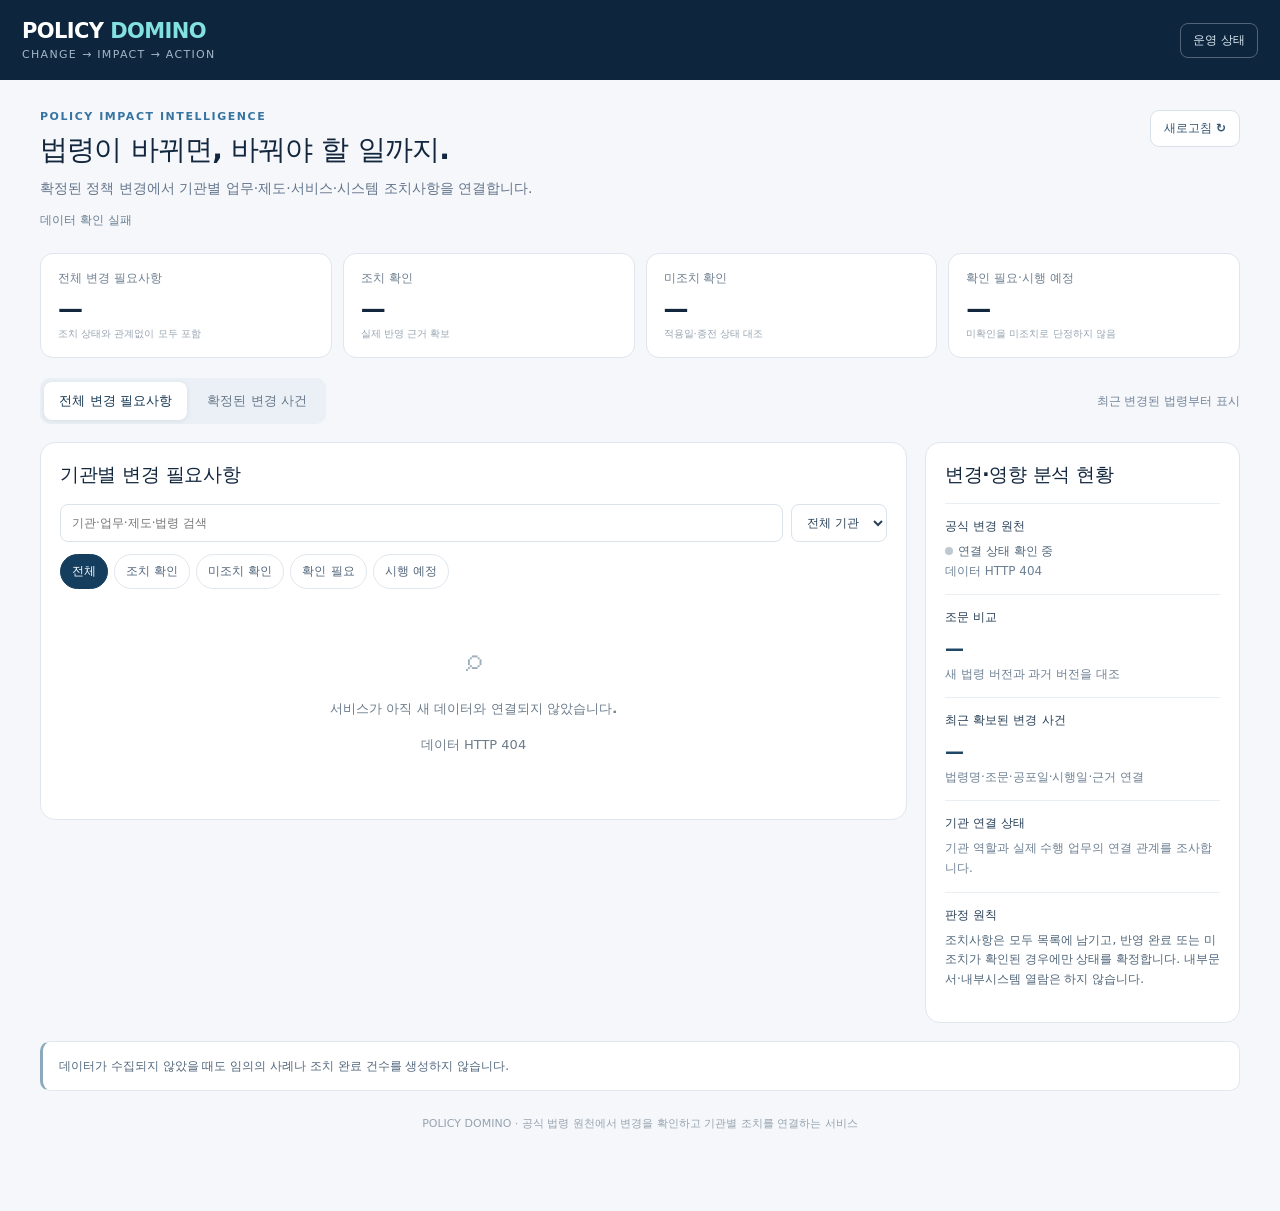
==== next/index.html @ ddf36519 "next: new all-actions-first UI with separated completed/pending/unknown statuses" ====
<!doctype html>
<html lang="ko"><head><meta charset="utf-8"><meta name="viewport" content="width=device-width,initial-scale=1">
<meta name="theme-color" content="#0b1f33"><title>POLICY DOMINO — 변화의 다음 조치까지</title>
<style>
:root{font-family:"Pretendard","Apple SD Gothic Neo",system-ui,-apple-system,sans-serif;background:#f5f7fa;color:#12263d;font-synthesis:none}
*{box-sizing:border-box}body{margin:0}button,input,select{font:inherit}button{cursor:pointer}
header{background:#0d263d;color:#fff;padding:19px max(22px,calc((100vw - 1240px)/2));display:flex;justify-content:space-between;align-items:center;gap:18px}
.brand{font-size:21px;font-weight:830;letter-spacing:-.6px}.brand em{font-style:normal;color:#83e1df}.tag{font-size:11px;color:#a4b7c7;letter-spacing:.12em;margin-top:5px}
.headlink{color:#d9e7f1;font-size:12px;text-decoration:none;border:1px solid #526477;padding:8px 12px;border-radius:8px}
main{max-width:1240px;margin:auto;padding:30px 20px 80px}.overline{font-size:11px;font-weight:800;color:#3774a1;letter-spacing:.14em}
h1{font-size:28px;margin:8px 0 8px;letter-spacing:-.8px}h2{font-size:19px;margin:0;letter-spacing:-.35px}h3{font-size:15px;margin:0}.desc{font-size:14px;color:#63758b;line-height:1.65;margin:5px 0 0}
.topline{display:flex;justify-content:space-between;align-items:flex-start;gap:14px;flex-wrap:wrap}.right{display:flex;align-items:center;gap:10px;flex-wrap:wrap}
.ghost{border:1px solid #d8e1ea;color:#335471;background:white;border-radius:9px;padding:9px 13px;font-weight:650;font-size:12px}.ghost:hover{background:#f1f5f9}
.sourceline{font-size:12px;color:#697f95;margin-top:12px}
.summary{margin-top:24px;display:grid;grid-template-columns:repeat(4,minmax(0,1fr));gap:11px}
.metric{border:1px solid #e0e6ed;background:#fff;padding:16px 17px;border-radius:13px}.metric span{font-size:12px;color:#6d7e8f;display:block}.metric strong{display:block;font-size:25px;margin-top:7px;letter-spacing:-.4px}.metric small{display:block;color:#98a4b1;font-size:10px;margin-top:4px}
.bar{margin:20px 0 18px;display:flex;align-items:center;justify-content:space-between;gap:10px;flex-wrap:wrap}
.sectionTabs{display:flex;gap:5px;background:#eaf0f5;border-radius:10px;padding:4px}
.sectionTab{border:0;background:transparent;border-radius:8px;padding:10px 15px;font-weight:750;font-size:13px;color:#68788a}.sectionTab.active{background:white;color:#163752;box-shadow:0 1px 5px #23395018}
.workspace{display:grid;grid-template-columns:minmax(0,1fr) 315px;gap:18px}
.panel{background:white;border:1px solid #e0e6ee;border-radius:15px;padding:19px;min-width:0;align-self:start}
.panelhead{display:flex;align-items:center;justify-content:space-between;gap:9px;flex-wrap:wrap}
.small{font-size:12px;color:#72859b}.filterrow{display:flex;gap:8px;margin:16px 0 12px;flex-wrap:wrap}.filterrow select,.filterrow input{background:#fff;border:1px solid #dae2eb;border-radius:8px;padding:10px 11px;font-size:12px;color:#2a4158}
.filterrow input{min-width:150px;flex:1}.filterrow select{max-width:220px}
.toggle{display:flex;flex-wrap:wrap;gap:6px;margin:4px 0 12px}.pillbtn{border:1px solid #e1e7ee;background:#fff;color:#51657b;padding:8px 11px;border-radius:100px;font-size:12px;font-weight:700}.pillbtn.active{background:#153d5d;border-color:#153d5d;color:#fff}
.item{border-top:1px solid #e9edf2;padding:18px 2px}.itemTop{display:flex;justify-content:space-between;gap:10px;align-items:flex-start}.itemTop>div{min-width:0}.itemTitle{font-size:15px;line-height:1.5;font-weight:780;margin:6px 0}.detail{font-size:13px;color:#43586e;line-height:1.7;margin:8px 0 4px}
.meta{font-size:11px;color:#748598}.label{font-size:11px;display:inline-block;border-radius:7px;background:#f0f4f8;color:#4b627c;padding:4px 7px;font-weight:700}
.status{display:inline-flex;align-items:center;gap:5px;border-radius:7px;padding:5px 7px;font-size:11px;font-weight:750;white-space:nowrap;background:#eef2f6;color:#597086}
.status.done{background:#e5f6ee;color:#158154}.status.pending{background:#fff0e6;color:#ad4c17}.status.upcoming{background:#e8f2ff;color:#2b65aa}
.status:before{content:"";height:6px;width:6px;border-radius:100%;background:currentColor}
.rowend{display:flex;justify-content:space-between;align-items:center;gap:8px;margin-top:10px;flex-wrap:wrap}
.detailButton{font-size:12px;color:#1d6a9c;background:transparent;border:0;padding:4px 0;font-weight:800}
.detailpanel{background:#f6f9fc;border:1px solid #e2eaf0;border-radius:10px;padding:14px;margin-top:12px;display:none}
.detailpanel.open{display:block}.detailpanel dl{display:grid;grid-template-columns:93px 1fr;gap:9px;margin:0;font-size:12px;line-height:1.6}.detailpanel dt{color:#798b9c}.detailpanel dd{margin:0;word-break:break-all}
.diff{display:grid;grid-template-columns:1fr 1fr;gap:7px;margin:12px 0}.diff>div{background:#fff;border:1px solid #e0e8f0;border-radius:8px;padding:12px;min-width:0;overflow-wrap:anywhere}.diff small{font-weight:800;font-size:11px;color:#72869c}.diff p{font-size:12px;line-height:1.6;max-height:160px;overflow:auto;white-space:pre-wrap;margin:8px 0 0}.mark-old{border-left:3px solid #d89184!important}.mark-new{border-left:3px solid #4cae95!important}
.muted{font-size:12px;color:#6d8093;line-height:1.65}
a{color:#1871ac;text-decoration:none}a:hover{text-decoration:underline}
.event{border-top:1px solid #e9edf2;padding:14px 0}.event strong{font-size:13px;line-height:1.5;display:block;margin:6px 0}.event small{font-size:11px;color:#71839a}
.dot{height:8px;width:8px;border-radius:100%;background:#bdc8d1;display:inline-block;margin-right:5px}.dot.ok{background:#22aa81}.dot.err{background:#c97558}
.notice{margin-top:18px;padding:14px 16px;background:#fff;border:1px solid #e2e8ed;border-left:3px solid #8caabc;border-radius:10px;font-size:12px;color:#52677d;line-height:1.7}
.empty{text-align:center;padding:30px 12px;color:#6c7c8b;line-height:1.8;font-size:13px}.empty .large{font-size:31px;margin-bottom:10px;color:#9dafbd}
aside .stack{margin-top:15px}.line{border-top:1px solid #e9eef2;padding:13px 0;font-size:12px;line-height:1.65;color:#50667a}
.line b{display:block;color:#263e55;margin-bottom:5px}.sidebarNum{font-size:19px;font-weight:800;color:#1f4767;margin-top:2px}
footer{margin-top:25px;color:#96a3b0;font-size:11px;text-align:center}
@media(max-width:850px){main{padding:20px 13px 50px}.workspace{grid-template-columns:1fr}.summary{grid-template-columns:repeat(2,minmax(0,1fr))}h1{font-size:24px}.panel{padding:14px}.sectionTabs{width:100%;justify-content:space-around}.sectionTab{padding:9px 6px;font-size:12px}.metric{padding:14px}.metric strong{font-size:23px}}
</style></head>
<body><header><div><div class="brand">POLICY <em>DOMINO</em></div><div class="tag">CHANGE → IMPACT → ACTION</div></div><a class="headlink" href="https://github.com/dodam-heo/policy-domino/actions" target="_blank" rel="noopener">운영 상태</a></header>
<main>
<div class="topline"><div><div class="overline">POLICY IMPACT INTELLIGENCE</div><h1>법령이 바뀌면, 바꿔야 할 일까지.</h1><p class="desc">확정된 정책 변경에서 기관별 업무·제도·서비스·시스템 조치사항을 연결합니다.</p><div class="sourceline" id="last">데이터를 확인하고 있습니다.</div></div><div class="right"><button class="ghost" id="reload">새로고침 ↻</button></div></div>
<section class="summary">
<div class="metric"><span>전체 변경 필요사항</span><strong id="nAll">—</strong><small>조치 상태와 관계없이 모두 포함</small></div>
<div class="metric"><span>조치 확인</span><strong id="nDone">—</strong><small>실제 반영 근거 확보</small></div>
<div class="metric"><span>미조치 확인</span><strong id="nPending">—</strong><small>적용일·종전 상태 대조</small></div>
<div class="metric"><span>확인 필요·시행 예정</span><strong id="nUnknown">—</strong><small>미확인을 미조치로 단정하지 않음</small></div>
</section>
<div class="bar"><div class="sectionTabs"><button class="sectionTab active" data-section="actions">전체 변경 필요사항</button><button class="sectionTab" data-section="events">확정된 변경 사건</button></div><div class="small" id="ordering">최근 변경된 법령부터 표시</div></div>
<div class="workspace">
<section class="panel">
<div class="panelhead"><h2 id="sectionTitle">기관별 변경 필요사항</h2><span class="small" id="showCount"></span></div>
<div class="filterrow"><input id="query" placeholder="기관·업무·제도·법령 검색" aria-label="목록에서 검색"><select id="agency" aria-label="기관 선택"><option value="">전체 기관</option></select></div>
<div class="toggle" id="actionFilters"><button class="pillbtn active" data-filter="all">전체</button><button class="pillbtn" data-filter="조치 확인">조치 확인</button><button class="pillbtn" data-filter="미조치 확인">미조치 확인</button><button class="pillbtn" data-filter="반영 확인 필요">확인 필요</button><button class="pillbtn" data-filter="시행 예정">시행 예정</button></div>
<div id="items"><div class="empty">데이터 확인 중입니다.</div></div>
</section>
<aside class="panel">
<h2>변경·영향 분석 현황</h2>
<div class="stack">
<div class="line"><b>공식 변경 원천</b><span id="sourceState"><span class="dot"></span>연결 상태 확인 중</span><div class="muted" id="sourceError"></div></div>
<div class="line"><b>조문 비교</b><div id="compared" class="sidebarNum">—</div><div class="muted">새 법령 버전과 과거 버전을 대조</div></div>
<div class="line"><b>최근 확보된 변경 사건</b><div id="eventsCount" class="sidebarNum">—</div><div class="muted">법령명·조문·공포일·시행일·근거 연결</div></div>
<div class="line"><b>기관 연결 상태</b><div id="agencyScope" class="muted">기관 역할과 실제 수행 업무의 연결 관계를 조사합니다.</div></div>
<div class="line"><b>판정 원칙</b>조치사항은 모두 목록에 남기고, 반영 완료 또는 미조치가 확인된 경우에만 상태를 확정합니다. 내부문서·내부시스템 열람은 하지 않습니다.</div>
</div>
</aside>
</div>
<div class="notice" id="note">데이터가 수집되지 않았을 때도 임의의 사례나 조치 완료 건수를 생성하지 않습니다.</div>
<footer>POLICY DOMINO · 공식 법령 원천에서 변경을 확인하고 기관별 조치를 연결하는 서비스</footer>
</main>
<script>
const $=id=>document.getElementById(id);
const esc=s=>String(s==null?"":s).replace(/[&<>"']/g,c=>({"&":"&amp;","<":"&lt;",">":"&gt;",'"':"&quot;","'":"&#39;"}[c]));
const url=s=>{try{let u=new URL(s);return /^https?:$/.test(u.protocol)?esc(u.href):"#"}catch(e){return "#"}};
const nice=s=>{if(!s)return "미확인";let d=new Date(s);if(isNaN(d.getTime()))return esc(s);return d.toLocaleString("ko-KR",{timeZone:"Asia/Seoul",year:"numeric",month:"2-digit",day:"2-digit"})};
let data={schema:"",actions:[],events:[],health:{}},section="actions",filter="all";
function currentActions(){let list=(data.actions||[]).slice();list.sort((a,b)=>(b.change_date||"").localeCompare(a.change_date||""));const q=$("query").value.trim().toLowerCase(),agency=$("agency").value;return list.filter(a=>(filter==="all"||a.status===filter)&&(!agency||a.agency===agency)&&(!q||[a.law_title,a.agency,a.work,a.service,a.category,a.required_change,a.article].some(v=>String(v||"").toLowerCase().includes(q))))}
function statusHTML(s){let cl=s==="조치 확인"?"done":s==="미조치 확인"?"pending":s==="시행 예정"?"upcoming":"";return '<span class="status '+cl+'">'+esc(s||"반영 확인 필요")+'</span>'}
function actionCard(x){
const key=esc(x.id);
return '<article class="item"><div class="itemTop"><div><span class="meta">'+esc(x.agency||"기관 식별 중")+' · '+esc(x.agency_level||"")+'</span><div class="itemTitle">'+esc(x.required_change||"변경사항 검토")+'</div></div>'+statusHTML(x.status)+'</div>'+
'<div class="detail"><b>'+esc(x.work||"업무")+'</b> · '+esc(x.category||"")+'</div><div class="meta">근거 '+esc(x.law_title||"")+' · '+esc(x.article||"")+' · 시행 '+esc(x.effective_date||"별도 확인 필요")+'</div>'+
'<div class="rowend"><span class="label">'+esc(x.confidence||"업무 영향 검토")+'</span><button class="detailButton" data-detail="'+key+'">변경 전·후 및 근거 보기 ＋</button></div>'+
'<div class="detailpanel" id="detail-'+key+'"><dl><dt>담당 기관</dt><dd>'+esc(x.agency||"")+' · '+esc(x.agency_role||"")+'</dd><dt>관련 업무</dt><dd>'+esc(x.work||"")+'</dd><dt>관련 제도·서비스</dt><dd>'+esc(x.service||"별도 확인")+'</dd><dt>시행일</dt><dd>'+esc(x.effective_date||"확인 필요")+'</dd><dt>상태 판단</dt><dd>'+esc(x.status_evidence||"실제 반영 여부를 확인할 근거 미확보")+'</dd></dl>'+
'<div class="diff"><div class="mark-old"><small>변경 전 조문</small><p>'+esc(x.before||"이전 버전 확인 필요")+'</p></div><div class="mark-new"><small>변경 후 조문</small><p>'+esc(x.after||"변경 내용 확인 필요")+'</p></div></div>'+
'<div class="muted">'+esc(x.note||"")+'</div><p><a href="'+url(x.basis)+'" target="_blank" rel="noopener">국가법령정보센터 원문 확인 ↗</a></p></div></article>';
}
function eventCard(x){
return '<article class="event"><small>공포 '+esc(x.promulgated_at||"미확인")+' · 시행 '+esc(x.effective_date||"미확인")+' · '+esc(x.revision||"")+'</small><strong>'+esc(x.title||"")+'</strong>'+
'<div class="muted">'+esc(x.ministry||"소관부처 확인 필요")+' · '+esc(x.law_type||"")+' · '+esc(x.comparison_status||"조문 대조 중")+' · 변경 조문 '+(x.change_count||0)+'개</div>'+
'<a href="'+url(x.url)+'" target="_blank" rel="noopener">공식 법령 원문 ↗</a></article>'
}
function draw(){
const box=$("items");const q=$("query").value.trim().toLowerCase();const agency=$("agency").value;
if(section==="actions"){
 const list=currentActions();
 $("sectionTitle").textContent="기관별 변경 필요사항";
 $("showCount").textContent=list.length+"건 표시";
 $("actionFilters").hidden=false;
 box.innerHTML=list.length?list.map(actionCard).join(""):emptyMessage("기관별 변경 필요사항이 아직 확인되지 않았습니다.",(data.health||{}).source_status==="정상"?"현재 수집된 법령의 변경 전·후 조문과 수행기관 관계를 조사 중입니다. 조사 미완료는 조치 불필요가 아닙니다.":"공식 법령 데이터 연결에 문제가 있어 영향 분석을 확정할 수 없습니다.");
}else{
 $("sectionTitle").textContent="실제 확정된 법령 변경";
 $("actionFilters").hidden=true;
 let list=(data.events||[]).filter(x=>(!q||[x.title,x.ministry,x.law_type].some(v=>String(v||"").toLowerCase().includes(q)))&&(!agency||x.ministry===agency));
 $("showCount").textContent=list.length+"건 표시";
 box.innerHTML=list.length?list.map(eventCard).join(""):emptyMessage("공식 법령 변경 기록을 아직 확보하지 못했습니다.","게시물 등록을 법령 변경 사건으로 대체해 표시하지 않습니다.");
}
box.querySelectorAll("[data-detail]").forEach(b=>b.onclick=()=>{const panel=$("detail-"+b.dataset.detail);if(panel)panel.classList.toggle("open")});
}
function emptyMessage(title,body){return '<div class="empty"><div class="large">⌕</div><b>'+esc(title)+'</b><p>'+esc(body)+'</p></div>'}
async function load(){
try{
const result=await fetch("./data.json?ts="+Date.now(),{cache:"no-store"});if(!result.ok)throw Error("데이터 HTTP "+result.status);
const next=await result.json();if(next.schema!=="policy-domino-next-v1")throw Error("새 시스템 데이터가 아직 배포되지 않았습니다.");
data=next;let actions=data.actions||[],h=data.health||{};
$("nAll").textContent=actions.length;$("nDone").textContent=actions.filter(x=>x.status==="조치 확인").length;
$("nPending").textContent=actions.filter(x=>x.status==="미조치 확인").length;
$("nUnknown").textContent=actions.filter(x=>["반영 확인 필요","시행 예정"].includes(x.status)).length;
$("last").textContent="마지막 자동 분석: "+nice(data.generated_at);
const okay=h.source_status==="정상";
$("sourceState").innerHTML='<span class="dot '+(okay?"ok":"err")+'"></span>'+esc(okay?"공식 변경 원천 연결":"공식 변경 원천 확인 필요");
$("sourceError").textContent=h.error||"";
$("compared").textContent=h.compared??0;$("eventsCount").textContent=(data.events||[]).length;
$("agencyScope").textContent="기관별 조치 항목 "+actions.length+"건 · 실제 개별기관으로 연결된 범위는 근거별로 확인";
$("note").textContent=data.disclaimer||"조치 상태는 공개 근거로 검증된 경우에만 확정합니다.";
const list=[...new Set([...actions.map(x=>x.agency),(data.events||[]).map(x=>x.ministry)].filter(Boolean))].sort((a,b)=>a.localeCompare(b,"ko"));const old=$("agency").value;
$("agency").innerHTML='<option value="">전체 기관</option>'+list.map(s=>'<option value="'+esc(s)+'">'+esc(s)+'</option>').join("");if(list.includes(old))$("agency").value=old;
draw();
}catch(e){$("last").textContent="데이터 확인 실패";$("items").innerHTML=emptyMessage("서비스가 아직 새 데이터와 연결되지 않았습니다.",e.message);$("sourceError").textContent=e.message;["nAll","nDone","nPending","nUnknown"].forEach(k=>$(k).textContent="—");}
}
document.querySelectorAll("[data-section]").forEach(b=>b.onclick=()=>{document.querySelectorAll("[data-section]").forEach(x=>x.classList.remove("active"));b.classList.add("active");section=b.dataset.section;$("agency").value="";draw()});
document.querySelectorAll("[data-filter]").forEach(b=>b.onclick=()=>{document.querySelectorAll("[data-filter]").forEach(x=>x.classList.remove("active"));b.classList.add("active");filter=b.dataset.filter;draw()});
$("query").oninput=draw;$("agency").onchange=draw;$("reload").onclick=load;load();
</script></body></html>
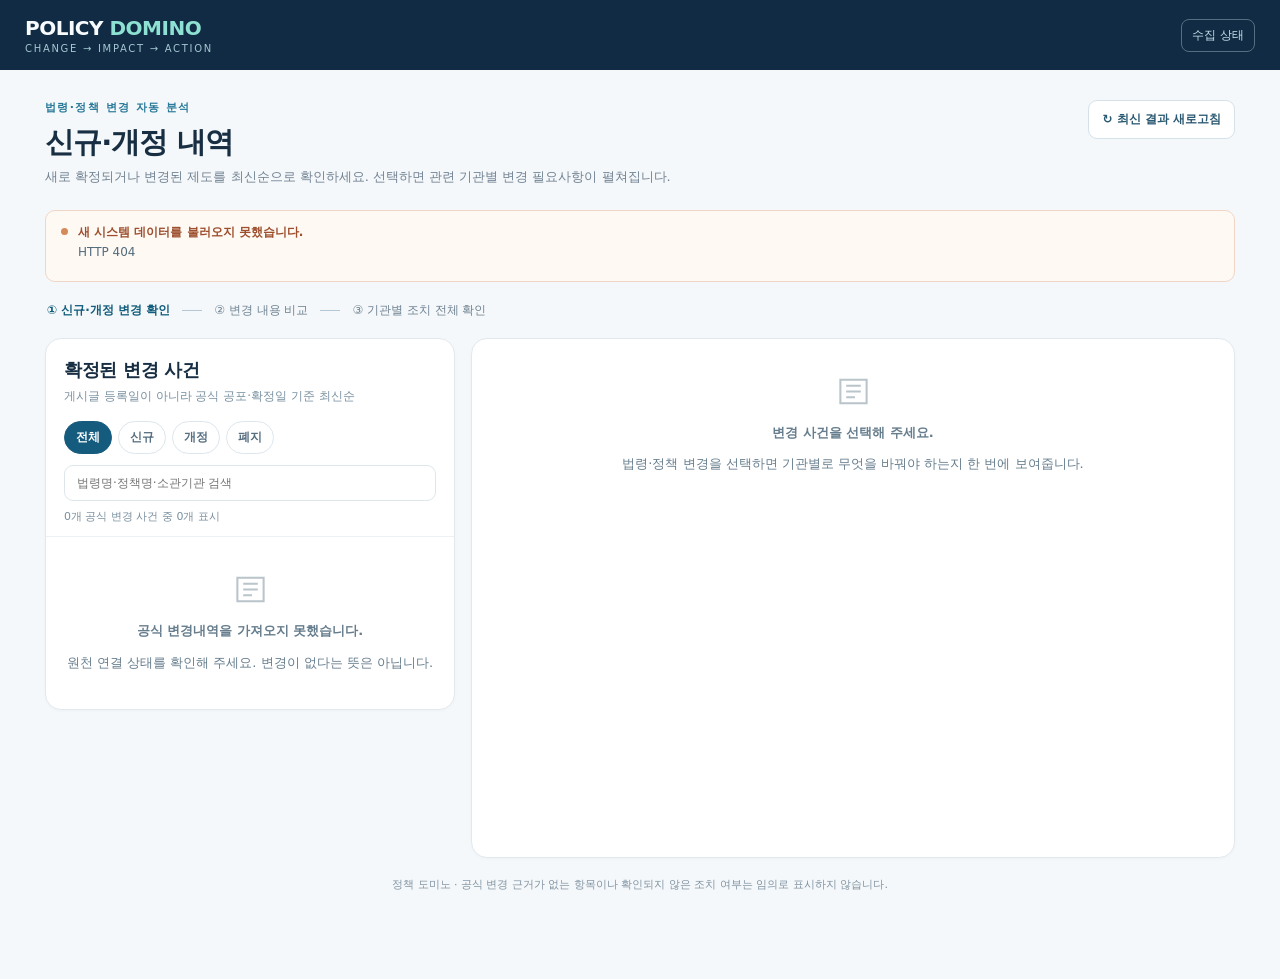
==== commit cc982874: "ui: synchronize NEXT source with deployed change-first drill-down design" ====
--- a/next/index.html
+++ b/next/index.html
@@ -1,141 +1,135 @@
 <!doctype html>
 <html lang="ko"><head><meta charset="utf-8"><meta name="viewport" content="width=device-width,initial-scale=1">
-<meta name="theme-color" content="#0b1f33"><title>POLICY DOMINO — 변화의 다음 조치까지</title>
+<meta name="theme-color" content="#0d263c"><title>정책 도미노 | 신규·개정 정책과 기관별 조치</title>
 <style>
-:root{font-family:"Pretendard","Apple SD Gothic Neo",system-ui,-apple-system,sans-serif;background:#f5f7fa;color:#12263d;font-synthesis:none}
-*{box-sizing:border-box}body{margin:0}button,input,select{font:inherit}button{cursor:pointer}
-header{background:#0d263d;color:#fff;padding:19px max(22px,calc((100vw - 1240px)/2));display:flex;justify-content:space-between;align-items:center;gap:18px}
-.brand{font-size:21px;font-weight:830;letter-spacing:-.6px}.brand em{font-style:normal;color:#83e1df}.tag{font-size:11px;color:#a4b7c7;letter-spacing:.12em;margin-top:5px}
-.headlink{color:#d9e7f1;font-size:12px;text-decoration:none;border:1px solid #526477;padding:8px 12px;border-radius:8px}
-main{max-width:1240px;margin:auto;padding:30px 20px 80px}.overline{font-size:11px;font-weight:800;color:#3774a1;letter-spacing:.14em}
-h1{font-size:28px;margin:8px 0 8px;letter-spacing:-.8px}h2{font-size:19px;margin:0;letter-spacing:-.35px}h3{font-size:15px;margin:0}.desc{font-size:14px;color:#63758b;line-height:1.65;margin:5px 0 0}
-.topline{display:flex;justify-content:space-between;align-items:flex-start;gap:14px;flex-wrap:wrap}.right{display:flex;align-items:center;gap:10px;flex-wrap:wrap}
-.ghost{border:1px solid #d8e1ea;color:#335471;background:white;border-radius:9px;padding:9px 13px;font-weight:650;font-size:12px}.ghost:hover{background:#f1f5f9}
-.sourceline{font-size:12px;color:#697f95;margin-top:12px}
-.summary{margin-top:24px;display:grid;grid-template-columns:repeat(4,minmax(0,1fr));gap:11px}
-.metric{border:1px solid #e0e6ed;background:#fff;padding:16px 17px;border-radius:13px}.metric span{font-size:12px;color:#6d7e8f;display:block}.metric strong{display:block;font-size:25px;margin-top:7px;letter-spacing:-.4px}.metric small{display:block;color:#98a4b1;font-size:10px;margin-top:4px}
-.bar{margin:20px 0 18px;display:flex;align-items:center;justify-content:space-between;gap:10px;flex-wrap:wrap}
-.sectionTabs{display:flex;gap:5px;background:#eaf0f5;border-radius:10px;padding:4px}
-.sectionTab{border:0;background:transparent;border-radius:8px;padding:10px 15px;font-weight:750;font-size:13px;color:#68788a}.sectionTab.active{background:white;color:#163752;box-shadow:0 1px 5px #23395018}
-.workspace{display:grid;grid-template-columns:minmax(0,1fr) 315px;gap:18px}
-.panel{background:white;border:1px solid #e0e6ee;border-radius:15px;padding:19px;min-width:0;align-self:start}
-.panelhead{display:flex;align-items:center;justify-content:space-between;gap:9px;flex-wrap:wrap}
-.small{font-size:12px;color:#72859b}.filterrow{display:flex;gap:8px;margin:16px 0 12px;flex-wrap:wrap}.filterrow select,.filterrow input{background:#fff;border:1px solid #dae2eb;border-radius:8px;padding:10px 11px;font-size:12px;color:#2a4158}
-.filterrow input{min-width:150px;flex:1}.filterrow select{max-width:220px}
-.toggle{display:flex;flex-wrap:wrap;gap:6px;margin:4px 0 12px}.pillbtn{border:1px solid #e1e7ee;background:#fff;color:#51657b;padding:8px 11px;border-radius:100px;font-size:12px;font-weight:700}.pillbtn.active{background:#153d5d;border-color:#153d5d;color:#fff}
-.item{border-top:1px solid #e9edf2;padding:18px 2px}.itemTop{display:flex;justify-content:space-between;gap:10px;align-items:flex-start}.itemTop>div{min-width:0}.itemTitle{font-size:15px;line-height:1.5;font-weight:780;margin:6px 0}.detail{font-size:13px;color:#43586e;line-height:1.7;margin:8px 0 4px}
-.meta{font-size:11px;color:#748598}.label{font-size:11px;display:inline-block;border-radius:7px;background:#f0f4f8;color:#4b627c;padding:4px 7px;font-weight:700}
-.status{display:inline-flex;align-items:center;gap:5px;border-radius:7px;padding:5px 7px;font-size:11px;font-weight:750;white-space:nowrap;background:#eef2f6;color:#597086}
-.status.done{background:#e5f6ee;color:#158154}.status.pending{background:#fff0e6;color:#ad4c17}.status.upcoming{background:#e8f2ff;color:#2b65aa}
-.status:before{content:"";height:6px;width:6px;border-radius:100%;background:currentColor}
-.rowend{display:flex;justify-content:space-between;align-items:center;gap:8px;margin-top:10px;flex-wrap:wrap}
-.detailButton{font-size:12px;color:#1d6a9c;background:transparent;border:0;padding:4px 0;font-weight:800}
-.detailpanel{background:#f6f9fc;border:1px solid #e2eaf0;border-radius:10px;padding:14px;margin-top:12px;display:none}
-.detailpanel.open{display:block}.detailpanel dl{display:grid;grid-template-columns:93px 1fr;gap:9px;margin:0;font-size:12px;line-height:1.6}.detailpanel dt{color:#798b9c}.detailpanel dd{margin:0;word-break:break-all}
-.diff{display:grid;grid-template-columns:1fr 1fr;gap:7px;margin:12px 0}.diff>div{background:#fff;border:1px solid #e0e8f0;border-radius:8px;padding:12px;min-width:0;overflow-wrap:anywhere}.diff small{font-weight:800;font-size:11px;color:#72869c}.diff p{font-size:12px;line-height:1.6;max-height:160px;overflow:auto;white-space:pre-wrap;margin:8px 0 0}.mark-old{border-left:3px solid #d89184!important}.mark-new{border-left:3px solid #4cae95!important}
-.muted{font-size:12px;color:#6d8093;line-height:1.65}
-a{color:#1871ac;text-decoration:none}a:hover{text-decoration:underline}
-.event{border-top:1px solid #e9edf2;padding:14px 0}.event strong{font-size:13px;line-height:1.5;display:block;margin:6px 0}.event small{font-size:11px;color:#71839a}
-.dot{height:8px;width:8px;border-radius:100%;background:#bdc8d1;display:inline-block;margin-right:5px}.dot.ok{background:#22aa81}.dot.err{background:#c97558}
-.notice{margin-top:18px;padding:14px 16px;background:#fff;border:1px solid #e2e8ed;border-left:3px solid #8caabc;border-radius:10px;font-size:12px;color:#52677d;line-height:1.7}
-.empty{text-align:center;padding:30px 12px;color:#6c7c8b;line-height:1.8;font-size:13px}.empty .large{font-size:31px;margin-bottom:10px;color:#9dafbd}
-aside .stack{margin-top:15px}.line{border-top:1px solid #e9eef2;padding:13px 0;font-size:12px;line-height:1.65;color:#50667a}
-.line b{display:block;color:#263e55;margin-bottom:5px}.sidebarNum{font-size:19px;font-weight:800;color:#1f4767;margin-top:2px}
-footer{margin-top:25px;color:#96a3b0;font-size:11px;text-align:center}
-@media(max-width:850px){main{padding:20px 13px 50px}.workspace{grid-template-columns:1fr}.summary{grid-template-columns:repeat(2,minmax(0,1fr))}h1{font-size:24px}.panel{padding:14px}.sectionTabs{width:100%;justify-content:space-around}.sectionTab{padding:9px 6px;font-size:12px}.metric{padding:14px}.metric strong{font-size:23px}}
+:root{font-family:"Pretendard Variable","Apple SD Gothic Neo","Noto Sans KR",system-ui,-apple-system,sans-serif;--ink:#182e43;--muted:#718293;--border:#e2e9ee;--blue:#14597b;--pale:#f5f8fa;--panel:#fff;background:var(--pale);color:var(--ink);font-size:14px}*{box-sizing:border-box}
+body{margin:0}button,input,select{font:inherit}button{cursor:pointer}a{color:#17658c;text-decoration:none}a:hover{text-decoration:underline}
+header{background:#102b43;color:#f7fbff;padding:16px max(20px,calc((100vw - 1230px)/2));display:flex;align-items:center;justify-content:space-between;gap:10px}
+.brand{font-weight:850;letter-spacing:-.5px;font-size:20px}.brand em{font-style:normal;color:#8ee1d2}.brandSub{font-size:10px;letter-spacing:.17em;color:#a4c7d2;margin-top:3px}.headright{display:flex;align-items:center;gap:10px}.tinyLink{font-size:12px;color:#c6deea;text-decoration:none;border:1px solid #547080;padding:7px 10px;border-radius:8px}
+main{max-width:1230px;margin:auto;padding:30px 20px 68px}
+.eyebrow{font-size:11px;font-weight:800;letter-spacing:.13em;color:#277899}h1{font-size:29px;letter-spacing:-.9px;margin:9px 0 7px;line-height:1.25}p{margin:0}.lead{color:var(--muted);line-height:1.6;font-size:13px}
+.intro{display:flex;justify-content:space-between;align-items:start;gap:16px;flex-wrap:wrap;margin-bottom:22px}.refresh{background:white;color:#2b5972;border:1px solid #d5e2e9;border-radius:9px;padding:10px 13px;font-size:12px;font-weight:750}
+.system{display:flex;align-items:flex-start;gap:10px;padding:12px 15px;border:1px solid #dde7ed;background:#fff;border-radius:10px;margin:18px 0 20px;color:#526c7c;font-size:12px;line-height:1.65}.system strong{color:#234861}
+.system.error{border-color:#f0d6c7;background:#fff9f4}.system.error strong{color:#9c4e2d}.system .dot{background:#439b7b;border-radius:50%;width:7px;height:7px;flex:none;margin-top:5px}.system.error .dot{background:#d58b59}
+.system a{font-weight:700;white-space:nowrap}.systemInfo{flex:1}.statusSmall{color:#7b8d9c;font-size:11px;margin-top:6px}
+.workflow{display:flex;align-items:center;gap:12px;padding:0 2px 19px;color:#6e8291;font-size:12px}.workflow .primary{font-weight:850;color:#125d7c}.workflow i{width:20px;height:1px;background:#b5c9d4;display:inline-block}
+.layout{display:grid;grid-template-columns:minmax(310px,410px) minmax(0,1fr);gap:16px;align-items:start}
+.panel{border:1px solid var(--border);border-radius:16px;background:var(--panel);min-width:0;box-shadow:0 1px 3px #16324d08}
+.listPanel{overflow:hidden}.listHeader{padding:19px 18px 12px;border-bottom:1px solid #edf1f4}.panelTitle{font-size:18px;font-weight:820;letter-spacing:-.3px}.panelIntro{font-size:12px;color:#7990a0;margin-top:5px;line-height:1.55}
+.filterbar{display:flex;gap:6px;margin-top:16px;flex-wrap:wrap}.chip{padding:7px 11px;border:1px solid #dce6ec;border-radius:99px;background:white;color:#576f81;font-size:12px;font-weight:700}.chip.active{background:#155b7e;color:white;border-color:#155b7e}.search{display:block;width:100%;margin:11px 0 4px;border:1px solid #dce6eb;background:#fff;border-radius:9px;padding:10px 12px;font-size:12px}
+.listCount{font-size:11px;color:#788e9e;margin-top:8px}.list{max-height:75vh;overflow-y:auto}
+.lawItem{border:0;border-bottom:1px solid #ebeff3;padding:18px;background:white;text-align:left;width:100%;display:block;cursor:pointer;position:relative}.lawItem:hover{background:#f6fafc}.lawItem.active{background:#edf6fa;border-left:4px solid #14769a;padding-left:14px}
+.lawTop{display:flex;justify-content:space-between;align-items:center;gap:8px}.lawType{font-size:10px;letter-spacing:-.05px;font-weight:800;color:#256984;background:#e9f3f8;padding:4px 7px;border-radius:6px}.lawType.add{color:#187361;background:#e2f5ef}.lawType.remove{color:#8a5162;background:#f8eef0}.lawDate{font-size:11px;color:#8193a2}
+.lawName{font-weight:760;font-size:14px;line-height:1.55;margin:9px 0 6px;color:#20354b;word-break:keep-all}.lawMeta{font-size:11px;color:#758a99;line-height:1.5}.lawFoot{display:flex;align-items:center;gap:5px;flex-wrap:wrap;margin-top:11px;font-size:11px;color:#326682}.mini{background:#eef3f6;border-radius:6px;padding:4px 7px;font-weight:700;color:#576d7f}
+.empty{padding:35px 18px;text-align:center;color:#667d8d;line-height:1.8;font-size:13px}.empty svg{display:block;margin:0 auto 12px;opacity:.45}
+.detailPanel{min-height:520px}.detailHeader{padding:24px 25px 18px;border-bottom:1px solid #ebeff3}.detailKicker{font-size:11px;color:#256984;font-weight:800;letter-spacing:.09em}.detailTitle{font-size:21px;letter-spacing:-.5px;line-height:1.5;margin:9px 0}.detailMeta{display:flex;align-items:center;gap:8px;flex-wrap:wrap;font-size:12px;color:#6d8293}.separator{color:#b1c1ca}
+.detailBody{padding:23px 25px 26px}.sectionHeading{font-size:15px;font-weight:830;margin:0 0 12px;color:#233c52}.sectionGap{height:24px}
+.dateGroup{display:flex;gap:8px;flex-wrap:wrap}.fact{background:#f4f8fa;border:1px solid #e5edf2;border-radius:9px;padding:11px 12px;min-width:150px;flex:1}.fact small{font-size:11px;color:#768c9b;display:block}.fact strong{font-size:13px;margin-top:5px;display:block}
+.change{border:1px solid #e4eaf0;border-radius:10px;margin-top:10px;overflow:hidden}.changeHead{background:#f7fafc;padding:9px 12px;border-bottom:1px solid #e3e9ef;font-size:12px;font-weight:760;display:flex;justify-content:space-between;gap:8px}.changePair{display:grid;grid-template-columns:1fr 1fr}.changeCol{padding:12px 13px;min-width:0}.changeCol+ .changeCol{border-left:1px solid #e5ebef}.changeCol small{color:#7a8a99;font-size:10px;font-weight:800}.changeCol p{font-size:12px;line-height:1.65;white-space:pre-wrap;overflow-wrap:anywhere;max-height:230px;overflow:auto;margin-top:7px}
+.before{background:#fffafa}.after{background:#f8fffc}.smallNote{color:#708496;font-size:12px;line-height:1.6;margin-top:10px}
+.actionSummary{display:flex;justify-content:space-between;align-items:center;gap:8px;flex-wrap:wrap;margin-bottom:12px}.actionTotal{font-size:12px;color:#5b7586}
+.statusFilters{display:flex;gap:5px;flex-wrap:wrap;margin-bottom:14px}.statusFilter{font-size:11px;font-weight:720;padding:7px 9px;background:white;border:1px solid #dde7eb;color:#557080;border-radius:8px}.statusFilter.active{background:#163e5b;color:white;border-color:#163e5b}
+.action{border:1px solid #e1e9ef;border-radius:11px;margin:9px 0;padding:14px 15px}.actionTop{display:flex;align-items:flex-start;justify-content:space-between;gap:9px}.agency{font-size:14px;font-weight:850;color:#263e52}.role{font-size:11px;color:#708697;margin-top:4px}.status{display:inline-block;border-radius:7px;padding:5px 7px;font-weight:790;font-size:10px;white-space:nowrap;background:#edf1f5;color:#5f7586}.status.done{background:#e4f6ed;color:#11834f}.status.pending{background:#fff0e7;color:#b65729}.status.upcoming{background:#e8f2fb;color:#2a709d}
+.taskTitle{font-size:12px;line-height:1.7;margin-top:12px;font-weight:800}.taskDesc{font-size:12px;color:#516d80;line-height:1.65;margin-top:5px}.evidence{background:#f6f9fb;padding:10px 11px;border-radius:7px;margin-top:10px;font-size:11px;color:#687f8e;line-height:1.6}.evidence b{color:#425b70}
+.copyMeta{margin-top:15px;font-size:11px;color:#72899a;line-height:1.7}.refLink{font-size:12px;font-weight:800;display:inline-flex;gap:6px;align-items:center;margin-top:8px}
+.back{display:none;border:0;padding:6px 0;color:#185c7d;background:transparent;font-size:12px;font-weight:800;margin-bottom:12px}
+aside .empty{padding:38px 22px}
+.foot{color:#8093a2;text-align:center;font-size:11px;padding:19px 5px}
+@media(max-width:850px){main{padding:21px 13px 45px}.layout{display:block}.listPanel{display:block}.detailPanel{display:none;margin-top:12px}.layout.detailOpen .listPanel{display:none}.layout.detailOpen .detailPanel{display:block}.back{display:block}.list{max-height:none}.detailHeader{padding:19px}.detailBody{padding:19px}.detailTitle{font-size:19px}.workflow{font-size:11px}h1{font-size:24px}.system{margin:15px 0}.changePair{grid-template-columns:1fr}.changeCol+.changeCol{border-left:0;border-top:1px solid #e5ebef}.fact{min-width:120px}.lawItem{padding:17px}.lawItem.active{padding-left:13px}}
 </style></head>
-<body><header><div><div class="brand">POLICY <em>DOMINO</em></div><div class="tag">CHANGE → IMPACT → ACTION</div></div><a class="headlink" href="https://github.com/dodam-heo/policy-domino/actions" target="_blank" rel="noopener">운영 상태</a></header>
+<body>
+<header><div><div class="brand">POLICY <em>DOMINO</em></div><div class="brandSub">CHANGE → IMPACT → ACTION</div></div><div class="headright"><a class="tinyLink" href="https://github.com/dodam-heo/policy-domino/actions" target="_blank" rel="noopener">수집 상태</a></div></header>
 <main>
-<div class="topline"><div><div class="overline">POLICY IMPACT INTELLIGENCE</div><h1>법령이 바뀌면, 바꿔야 할 일까지.</h1><p class="desc">확정된 정책 변경에서 기관별 업무·제도·서비스·시스템 조치사항을 연결합니다.</p><div class="sourceline" id="last">데이터를 확인하고 있습니다.</div></div><div class="right"><button class="ghost" id="reload">새로고침 ↻</button></div></div>
-<section class="summary">
-<div class="metric"><span>전체 변경 필요사항</span><strong id="nAll">—</strong><small>조치 상태와 관계없이 모두 포함</small></div>
-<div class="metric"><span>조치 확인</span><strong id="nDone">—</strong><small>실제 반영 근거 확보</small></div>
-<div class="metric"><span>미조치 확인</span><strong id="nPending">—</strong><small>적용일·종전 상태 대조</small></div>
-<div class="metric"><span>확인 필요·시행 예정</span><strong id="nUnknown">—</strong><small>미확인을 미조치로 단정하지 않음</small></div>
+<div class="intro"><div><div class="eyebrow">법령·정책 변경 자동 분석</div><h1>신규·개정 내역</h1><p class="lead">새로 확정되거나 변경된 제도를 최신순으로 확인하세요. 선택하면 관련 기관별 변경 필요사항이 펼쳐집니다.</p></div><button class="refresh" id="reload">↻ 최신 결과 새로고침</button></div>
+<div class="system" id="system"><span class="dot"></span><div class="systemInfo"><strong id="sourceTitle">공식 데이터 상태를 확인하는 중입니다.</strong><div id="sourceDesc"></div><div class="statusSmall" id="lastChecked"></div></div></div>
+<div class="workflow"><span class="primary">① 신규·개정 변경 확인</span><i></i><span>② 변경 내용 비교</span><i></i><span>③ 기관별 조치 전체 확인</span></div>
+<div class="layout" id="layout">
+<section class="panel listPanel" aria-label="최신 정책 변경 목록">
+<div class="listHeader"><div class="panelTitle">확정된 변경 사건</div><div class="panelIntro">게시글 등록일이 아니라 공식 공포·확정일 기준 최신순</div>
+<div class="filterbar"><button class="chip active" data-law="all">전체</button><button class="chip" data-law="new">신규</button><button class="chip" data-law="amended">개정</button><button class="chip" data-law="abolished">폐지</button></div>
+<input class="search" id="q" aria-label="법령·정책 검색" placeholder="법령명·정책명·소관기관 검색"><div class="listCount" id="listCount"></div></div>
+<div class="list" id="lawList"><div class="empty">공식 변경내역을 불러오는 중입니다.</div></div>
 </section>
-<div class="bar"><div class="sectionTabs"><button class="sectionTab active" data-section="actions">전체 변경 필요사항</button><button class="sectionTab" data-section="events">확정된 변경 사건</button></div><div class="small" id="ordering">최근 변경된 법령부터 표시</div></div>
-<div class="workspace">
-<section class="panel">
-<div class="panelhead"><h2 id="sectionTitle">기관별 변경 필요사항</h2><span class="small" id="showCount"></span></div>
-<div class="filterrow"><input id="query" placeholder="기관·업무·제도·법령 검색" aria-label="목록에서 검색"><select id="agency" aria-label="기관 선택"><option value="">전체 기관</option></select></div>
-<div class="toggle" id="actionFilters"><button class="pillbtn active" data-filter="all">전체</button><button class="pillbtn" data-filter="조치 확인">조치 확인</button><button class="pillbtn" data-filter="미조치 확인">미조치 확인</button><button class="pillbtn" data-filter="반영 확인 필요">확인 필요</button><button class="pillbtn" data-filter="시행 예정">시행 예정</button></div>
-<div id="items"><div class="empty">데이터 확인 중입니다.</div></div>
-</section>
-<aside class="panel">
-<h2>변경·영향 분석 현황</h2>
-<div class="stack">
-<div class="line"><b>공식 변경 원천</b><span id="sourceState"><span class="dot"></span>연결 상태 확인 중</span><div class="muted" id="sourceError"></div></div>
-<div class="line"><b>조문 비교</b><div id="compared" class="sidebarNum">—</div><div class="muted">새 법령 버전과 과거 버전을 대조</div></div>
-<div class="line"><b>최근 확보된 변경 사건</b><div id="eventsCount" class="sidebarNum">—</div><div class="muted">법령명·조문·공포일·시행일·근거 연결</div></div>
-<div class="line"><b>기관 연결 상태</b><div id="agencyScope" class="muted">기관 역할과 실제 수행 업무의 연결 관계를 조사합니다.</div></div>
-<div class="line"><b>판정 원칙</b>조치사항은 모두 목록에 남기고, 반영 완료 또는 미조치가 확인된 경우에만 상태를 확정합니다. 내부문서·내부시스템 열람은 하지 않습니다.</div>
-</div>
-</aside>
-</div>
-<div class="notice" id="note">데이터가 수집되지 않았을 때도 임의의 사례나 조치 완료 건수를 생성하지 않습니다.</div>
-<footer>POLICY DOMINO · 공식 법령 원천에서 변경을 확인하고 기관별 조치를 연결하는 서비스</footer>
+<section class="panel detailPanel" id="detailPanel" aria-label="선택한 법령 변경과 기관별 조치">
+<div id="detail"><div class="empty">왼쪽에서 변경된 법령·정책을 선택하면 해당 변경과 연결된 기관별 조치사항을 확인할 수 있어요.</div></div>
+</section></div>
+<div class="foot">정책 도미노 · 공식 변경 근거가 없는 항목이나 확인되지 않은 조치 여부는 임의로 표시하지 않습니다.</div>
 </main>
 <script>
 const $=id=>document.getElementById(id);
-const esc=s=>String(s==null?"":s).replace(/[&<>"']/g,c=>({"&":"&amp;","<":"&lt;",">":"&gt;",'"':"&quot;","'":"&#39;"}[c]));
-const url=s=>{try{let u=new URL(s);return /^https?:$/.test(u.protocol)?esc(u.href):"#"}catch(e){return "#"}};
-const nice=s=>{if(!s)return "미확인";let d=new Date(s);if(isNaN(d.getTime()))return esc(s);return d.toLocaleString("ko-KR",{timeZone:"Asia/Seoul",year:"numeric",month:"2-digit",day:"2-digit"})};
-let data={schema:"",actions:[],events:[],health:{}},section="actions",filter="all";
-function currentActions(){let list=(data.actions||[]).slice();list.sort((a,b)=>(b.change_date||"").localeCompare(a.change_date||""));const q=$("query").value.trim().toLowerCase(),agency=$("agency").value;return list.filter(a=>(filter==="all"||a.status===filter)&&(!agency||a.agency===agency)&&(!q||[a.law_title,a.agency,a.work,a.service,a.category,a.required_change,a.article].some(v=>String(v||"").toLowerCase().includes(q))))}
-function statusHTML(s){let cl=s==="조치 확인"?"done":s==="미조치 확인"?"pending":s==="시행 예정"?"upcoming":"";return '<span class="status '+cl+'">'+esc(s||"반영 확인 필요")+'</span>'}
-function actionCard(x){
-const key=esc(x.id);
-return '<article class="item"><div class="itemTop"><div><span class="meta">'+esc(x.agency||"기관 식별 중")+' · '+esc(x.agency_level||"")+'</span><div class="itemTitle">'+esc(x.required_change||"변경사항 검토")+'</div></div>'+statusHTML(x.status)+'</div>'+
-'<div class="detail"><b>'+esc(x.work||"업무")+'</b> · '+esc(x.category||"")+'</div><div class="meta">근거 '+esc(x.law_title||"")+' · '+esc(x.article||"")+' · 시행 '+esc(x.effective_date||"별도 확인 필요")+'</div>'+
-'<div class="rowend"><span class="label">'+esc(x.confidence||"업무 영향 검토")+'</span><button class="detailButton" data-detail="'+key+'">변경 전·후 및 근거 보기 ＋</button></div>'+
-'<div class="detailpanel" id="detail-'+key+'"><dl><dt>담당 기관</dt><dd>'+esc(x.agency||"")+' · '+esc(x.agency_role||"")+'</dd><dt>관련 업무</dt><dd>'+esc(x.work||"")+'</dd><dt>관련 제도·서비스</dt><dd>'+esc(x.service||"별도 확인")+'</dd><dt>시행일</dt><dd>'+esc(x.effective_date||"확인 필요")+'</dd><dt>상태 판단</dt><dd>'+esc(x.status_evidence||"실제 반영 여부를 확인할 근거 미확보")+'</dd></dl>'+
-'<div class="diff"><div class="mark-old"><small>변경 전 조문</small><p>'+esc(x.before||"이전 버전 확인 필요")+'</p></div><div class="mark-new"><small>변경 후 조문</small><p>'+esc(x.after||"변경 내용 확인 필요")+'</p></div></div>'+
-'<div class="muted">'+esc(x.note||"")+'</div><p><a href="'+url(x.basis)+'" target="_blank" rel="noopener">국가법령정보센터 원문 확인 ↗</a></p></div></article>';
+const esc=x=>String(x??"").replace(/[&<>"']/g,c=>({"&":"&amp;","<":"&lt;",">":"&gt;",'"':"&quot;","'":"&#39;"}[c]));
+function validUrl(raw){try{const u=new URL(raw);return ["https:","http:"].includes(u.protocol)?esc(u.href):"#"}catch(e){return "#"}}
+function fmtDate(s){if(!s)return "미확인";if(/^\d{4}-\d{2}-\d{2}$/.test(s))return s.replaceAll("-",". ");let d=new Date(s);return Number.isNaN(d.getTime())?esc(s):new Intl.DateTimeFormat("ko-KR",{timeZone:"Asia/Seoul",year:"numeric",month:"2-digit",day:"2-digit"}).format(d)}
+function typeOf(e){let s=e.revision||e.change_type||e.type||"";return /폐지/.test(s)?"abolished":/제정|신설/.test(s)&&!/개정/.test(s)?"new":"amended"}
+function typeLabel(e){let k=typeOf(e);return k==="new"?"신규":k==="abolished"?"폐지":"개정"}
+function typeClass(e){return typeOf(e)==="new"?"add":typeOf(e)==="abolished"?"remove":""}
+function sorted(events){return [...events].sort((a,b)=>(b.promulgated_at||b.change_date||"").localeCompare(a.promulgated_at||a.change_date||""))}
+function matchingActions(event){return (DATA.actions||[]).filter(a=>a.event_id===event.event_id)}
+let DATA={events:[],actions:[],health:{}},selectedId=null,filter="all",actionFilter="all";
+function filteredEvents(){const q=$("q").value.trim().toLowerCase();return sorted(DATA.events||[]).filter(e=>(filter==="all"||typeOf(e)===filter)&&(!q||[e.title,e.ministry,e.law_type,e.revision].some(v=>String(v||"").toLowerCase().includes(q))))}
+function getEvent(){return (DATA.events||[]).find(e=>e.event_id===selectedId)||null}
+function showEmpty(title,body){return '<div class="empty"><svg width="35" height="35" viewBox="0 0 24 24" fill="none" stroke="currentColor" stroke-width="1.4" aria-hidden="true"><path d="M3 4h18v16H3z"/><path d="M7 8h10M7 12h10M7 16h6"/></svg><b>'+esc(title)+'</b><p style="margin-top:8px">'+esc(body)+'</p></div>'}
+function eventRow(e){
+const num=matchingActions(e).length,hasDiff=e.article_differences?.length||0,chosen=selectedId===e.event_id;
+return '<button type="button" class="lawItem'+(chosen?' active':'')+'" data-event="'+esc(e.event_id)+'" aria-selected="'+chosen+'"><div class="lawTop"><span class="lawType '+typeClass(e)+'">'+typeLabel(e)+'</span><span class="lawDate">공포·확정 '+fmtDate(e.promulgated_at||e.change_date)+'</span></div><div class="lawName">'+esc(e.title||"이름 미확인")+'</div><div class="lawMeta">'+esc(e.ministry||"소관기관 미확인")+' · '+esc(e.law_type||"정책·법령")+'</div><div class="lawFoot">'+(num?'<span class="mini">기관별 검토 '+num+'건</span>':'<span class="mini">기관별 영향 분석 대기</span>')+'<span>'+(hasDiff?'변경 조문 '+hasDiff+'개 · ':'')+'조치사항 보기 ›</span></div></button>'
 }
-function eventCard(x){
-return '<article class="event"><small>공포 '+esc(x.promulgated_at||"미확인")+' · 시행 '+esc(x.effective_date||"미확인")+' · '+esc(x.revision||"")+'</small><strong>'+esc(x.title||"")+'</strong>'+
-'<div class="muted">'+esc(x.ministry||"소관부처 확인 필요")+' · '+esc(x.law_type||"")+' · '+esc(x.comparison_status||"조문 대조 중")+' · 변경 조문 '+(x.change_count||0)+'개</div>'+
-'<a href="'+url(x.url)+'" target="_blank" rel="noopener">공식 법령 원문 ↗</a></article>'
+function displayList(){
+const events=filteredEvents();
+$("listCount").textContent=(DATA.events||[]).length+"개 공식 변경 사건 중 "+events.length+"개 표시";
+$("lawList").innerHTML=events.length?events.map(eventRow).join(""):showEmpty(DATA.health?.source_status==="수집 실패"?"공식 변경내역을 가져오지 못했습니다.":"표시할 확정 변경내역이 없습니다.",DATA.health?.source_status==="수집 실패"?"원천 연결 상태를 확인해 주세요. 변경이 없다는 뜻은 아닙니다.":"검색 조건을 변경하거나 공식 수집 상태를 확인하세요.");
+$("lawList").querySelectorAll("[data-event]").forEach(b=>b.onclick=()=>choose(b.dataset.event));
 }
-function draw(){
-const box=$("items");const q=$("query").value.trim().toLowerCase();const agency=$("agency").value;
-if(section==="actions"){
- const list=currentActions();
- $("sectionTitle").textContent="기관별 변경 필요사항";
- $("showCount").textContent=list.length+"건 표시";
- $("actionFilters").hidden=false;
- box.innerHTML=list.length?list.map(actionCard).join(""):emptyMessage("기관별 변경 필요사항이 아직 확인되지 않았습니다.",(data.health||{}).source_status==="정상"?"현재 수집된 법령의 변경 전·후 조문과 수행기관 관계를 조사 중입니다. 조사 미완료는 조치 불필요가 아닙니다.":"공식 법령 데이터 연결에 문제가 있어 영향 분석을 확정할 수 없습니다.");
-}else{
- $("sectionTitle").textContent="실제 확정된 법령 변경";
- $("actionFilters").hidden=true;
- let list=(data.events||[]).filter(x=>(!q||[x.title,x.ministry,x.law_type].some(v=>String(v||"").toLowerCase().includes(q)))&&(!agency||x.ministry===agency));
- $("showCount").textContent=list.length+"건 표시";
- box.innerHTML=list.length?list.map(eventCard).join(""):emptyMessage("공식 법령 변경 기록을 아직 확보하지 못했습니다.","게시물 등록을 법령 변경 사건으로 대체해 표시하지 않습니다.");
+function badgeStatus(s){let cls=s==="조치 확인"?"done":s==="미조치 확인"?"pending":s==="시행 예정"?"upcoming":"";return '<span class="status '+cls+'">'+esc(s||"반영 확인 필요")+'</span>'}
+function actionCard(a){
+return '<div class="action"><div class="actionTop"><div><div class="agency">'+esc(a.agency||"기관 확인 필요")+'</div><div class="role">'+esc(a.agency_role||a.agency_level||"")+'</div></div>'+badgeStatus(a.status)+'</div><div class="taskTitle">'+esc(a.work||a.category||"업무 조치")+'</div><div class="taskDesc">'+esc(a.required_change||"검토 사항을 확인할 수 없습니다.")+'</div><div class="evidence"><b>대상 범위:</b> '+esc(a.service||"개별 서비스 확인 필요")+'<br><b>근거:</b> '+esc(a.article||"조문 미확인")+' · '+esc(a.agency_basis||"기관 관계 검증 필요")+'<br><b>반영 증거:</b> '+esc(a.status_evidence||"미확인")+'</div></div>'
 }
-box.querySelectorAll("[data-detail]").forEach(b=>b.onclick=()=>{const panel=$("detail-"+b.dataset.detail);if(panel)panel.classList.toggle("open")});
+function differences(e){
+const ds=e.article_differences||[];
+if(!ds.length)return '<p class="smallNote">공식 공포 정보는 확인됐지만 종전·변경 조문의 실제 비교가 아직 완료되지 않았습니다. 변경 전후 내용을 추측해 채우지 않습니다.</p>';
+return ds.map(d=>'<div class="change"><div class="changeHead"><span>'+esc(d.article||"변경 조문")+' '+esc(d.title||"")+'</span><span>'+esc(d.type||"변경")+'</span></div><div class="changePair"><div class="changeCol before"><small>변경 전</small><p>'+esc(d.before||"해당 조문 없음")+'</p></div><div class="changeCol after"><small>변경 후</small><p>'+esc(d.after||"해당 조문 삭제")+'</p></div></div></div>').join("")
 }
-function emptyMessage(title,body){return '<div class="empty"><div class="large">⌕</div><b>'+esc(title)+'</b><p>'+esc(body)+'</p></div>'}
+function detailHTML(e){
+const all=matchingActions(e),current=all.filter(a=>actionFilter==="all"||a.status===actionFilter),countDone=all.filter(a=>a.status==="조치 확인").length,countNot=all.filter(a=>a.status==="미조치 확인").length;
+return '<div class="detailHeader"><button type="button" class="back" id="back">← 신규·개정 목록으로</button><div class="detailKicker">'+typeLabel(e)+' · '+esc(e.law_type||"법령·제도")+'</div><h2 class="detailTitle">'+esc(e.title||"변경 사건")+'</h2><div class="detailMeta"><span>'+esc(e.ministry||"소관기관 확인 필요")+'</span><span class="separator">·</span><span>공포·확정 '+fmtDate(e.promulgated_at||e.change_date)+'</span></div></div>'+
+'<div class="detailBody"><div class="dateGroup"><div class="fact"><small>시행일</small><strong>'+fmtDate(e.effective_date)+'</strong></div><div class="fact"><small>제·개정 구분</small><strong>'+esc(e.revision||e.change_type||"변경")+'</strong></div><div class="fact"><small>기관별 조치사항</small><strong>'+all.length+'건</strong></div></div>'+
+'<div class="sectionGap"></div><h3 class="sectionHeading">무엇이 바뀌었나</h3>'+differences(e)+'<a class="refLink" target="_blank" rel="noopener" href="'+validUrl(e.url)+'">공식 법령·정책 근거 보기 ↗</a>'+
+'<div class="sectionGap"></div><div class="actionSummary"><h3 class="sectionHeading" style="margin:0">기관별 변경 필요사항</h3><div class="actionTotal">전체 '+all.length+'건 · 조치 확인 '+countDone+' · 미조치 확인 '+countNot+'</div></div>'+
+'<div class="statusFilters"><button class="statusFilter '+(actionFilter==="all"?"active":"")+'" data-status="all">전체 '+all.length+'</button>'+["조치 확인","미조치 확인","반영 확인 필요","시행 예정"].map(s=>'<button class="statusFilter '+(actionFilter===s?"active":"")+'" data-status="'+esc(s)+'">'+esc(s)+' '+all.filter(a=>a.status===s).length+'</button>').join("")+'</div>'+
+(current.length?current.map(actionCard).join(""):showEmpty(all.length?"해당 상태의 조치사항이 없습니다.":"기관별 조치사항이 아직 도출되지 않았습니다.",all.length?"다른 조치 상태를 선택하세요.":"변경된 조문과 해당 제도를 운영하는 기관·업무의 공식 관계가 확인되어야 조치사항이 생성됩니다."))+
+'<div class="copyMeta">조치 완료·미조치는 확인 근거가 있어야만 확정합니다. 내부문서나 내부 시스템을 열람하지 않습니다.</div></div>'
+}
+function renderDetail(){
+const e=getEvent();
+$("detail").innerHTML=e?detailHTML(e):showEmpty("변경 사건을 선택해 주세요.","법령·정책 변경을 선택하면 기관별로 무엇을 바꿔야 하는지 한 번에 보여줍니다.");
+const back=$("back");if(back)back.onclick=()=>{$("layout").classList.remove("detailOpen");history.replaceState(null,"",location.pathname+location.search)};
+$("detail").querySelectorAll("[data-status]").forEach(b=>b.onclick=()=>{actionFilter=b.dataset.status;renderDetail()});
+}
+function choose(id){
+selectedId=id;actionFilter="all";$("layout").classList.add("detailOpen");displayList();renderDetail();
+try{history.replaceState(null,"","#change="+encodeURIComponent(id))}catch(e){}
+if(window.innerWidth<=850)window.scrollTo({top:0,behavior:"smooth"});
+}
+function render(){
+displayList();renderDetail();
+}
 async function load(){
 try{
-const result=await fetch("./data.json?ts="+Date.now(),{cache:"no-store"});if(!result.ok)throw Error("데이터 HTTP "+result.status);
-const next=await result.json();if(next.schema!=="policy-domino-next-v1")throw Error("새 시스템 데이터가 아직 배포되지 않았습니다.");
-data=next;let actions=data.actions||[],h=data.health||{};
-$("nAll").textContent=actions.length;$("nDone").textContent=actions.filter(x=>x.status==="조치 확인").length;
-$("nPending").textContent=actions.filter(x=>x.status==="미조치 확인").length;
-$("nUnknown").textContent=actions.filter(x=>["반영 확인 필요","시행 예정"].includes(x.status)).length;
-$("last").textContent="마지막 자동 분석: "+nice(data.generated_at);
-const okay=h.source_status==="정상";
-$("sourceState").innerHTML='<span class="dot '+(okay?"ok":"err")+'"></span>'+esc(okay?"공식 변경 원천 연결":"공식 변경 원천 확인 필요");
-$("sourceError").textContent=h.error||"";
-$("compared").textContent=h.compared??0;$("eventsCount").textContent=(data.events||[]).length;
-$("agencyScope").textContent="기관별 조치 항목 "+actions.length+"건 · 실제 개별기관으로 연결된 범위는 근거별로 확인";
-$("note").textContent=data.disclaimer||"조치 상태는 공개 근거로 검증된 경우에만 확정합니다.";
-const list=[...new Set([...actions.map(x=>x.agency),(data.events||[]).map(x=>x.ministry)].filter(Boolean))].sort((a,b)=>a.localeCompare(b,"ko"));const old=$("agency").value;
-$("agency").innerHTML='<option value="">전체 기관</option>'+list.map(s=>'<option value="'+esc(s)+'">'+esc(s)+'</option>').join("");if(list.includes(old))$("agency").value=old;
-draw();
-}catch(e){$("last").textContent="데이터 확인 실패";$("items").innerHTML=emptyMessage("서비스가 아직 새 데이터와 연결되지 않았습니다.",e.message);$("sourceError").textContent=e.message;["nAll","nDone","nPending","nUnknown"].forEach(k=>$(k).textContent="—");}
+let response=await fetch("./data.json?v="+Date.now(),{cache:"no-store"});if(!response.ok)throw Error("HTTP "+response.status);
+let d=await response.json();if(d.schema!=="policy-domino-next-v1")throw Error("기존 데이터 형식이므로 새 변경내역과 연결되지 않았습니다.");
+DATA=d;const h=d.health||{},bad=h.source_status!=="정상";
+$("system").classList.toggle("error",bad);
+$("sourceTitle").textContent=bad?"공식 변경 데이터 연결을 확인할 수 없습니다.":"공식 변경 데이터 수집 결과";
+$("sourceDesc").innerHTML=bad?esc(h.error||"법령 변경사항을 확인할 수 없어 목록이 비어 있습니다.")+' · <a href="https://github.com/dodam-heo/policy-domino/actions" target="_blank" rel="noopener">실행 상태 확인</a>':"공식 제·개정 기록 "+(d.events||[]).length+"건 확인 · 신구조문 비교 "+(h.compared||0)+"건";
+$("lastChecked").textContent="최종 확인 "+(d.generated_at?new Date(d.generated_at).toLocaleString("ko-KR",{timeZone:"Asia/Seoul"}):"미확인");
+const fragment=decodeURIComponent((location.hash||"").replace(/^#change=/,""));
+if(fragment&&(d.events||[]).some(e=>e.event_id===fragment))selectedId=fragment;
+if(selectedId&&!(d.events||[]).some(e=>e.event_id===selectedId))selectedId=null;
+if(window.innerWidth>850&&!selectedId&&(d.events||[]).length)selectedId=sorted(d.events)[0].event_id;
+render();
+}catch(e){DATA={events:[],actions:[],health:{source_status:"수집 실패"}};$("system").classList.add("error");$("sourceTitle").textContent="새 시스템 데이터를 불러오지 못했습니다.";$("sourceDesc").textContent=e.message;render();}
 }
-document.querySelectorAll("[data-section]").forEach(b=>b.onclick=()=>{document.querySelectorAll("[data-section]").forEach(x=>x.classList.remove("active"));b.classList.add("active");section=b.dataset.section;$("agency").value="";draw()});
-document.querySelectorAll("[data-filter]").forEach(b=>b.onclick=()=>{document.querySelectorAll("[data-filter]").forEach(x=>x.classList.remove("active"));b.classList.add("active");filter=b.dataset.filter;draw()});
-$("query").oninput=draw;$("agency").onchange=draw;$("reload").onclick=load;load();
+document.querySelectorAll("[data-law]").forEach(b=>b.onclick=()=>{document.querySelectorAll("[data-law]").forEach(x=>x.classList.remove("active"));b.classList.add("active");filter=b.dataset.law;displayList()});
+$("q").oninput=displayList;$("reload").onclick=load;
+window.addEventListener("popstate",()=>{if(!location.hash){$("layout").classList.remove("detailOpen")}});
+load();
 </script></body></html>
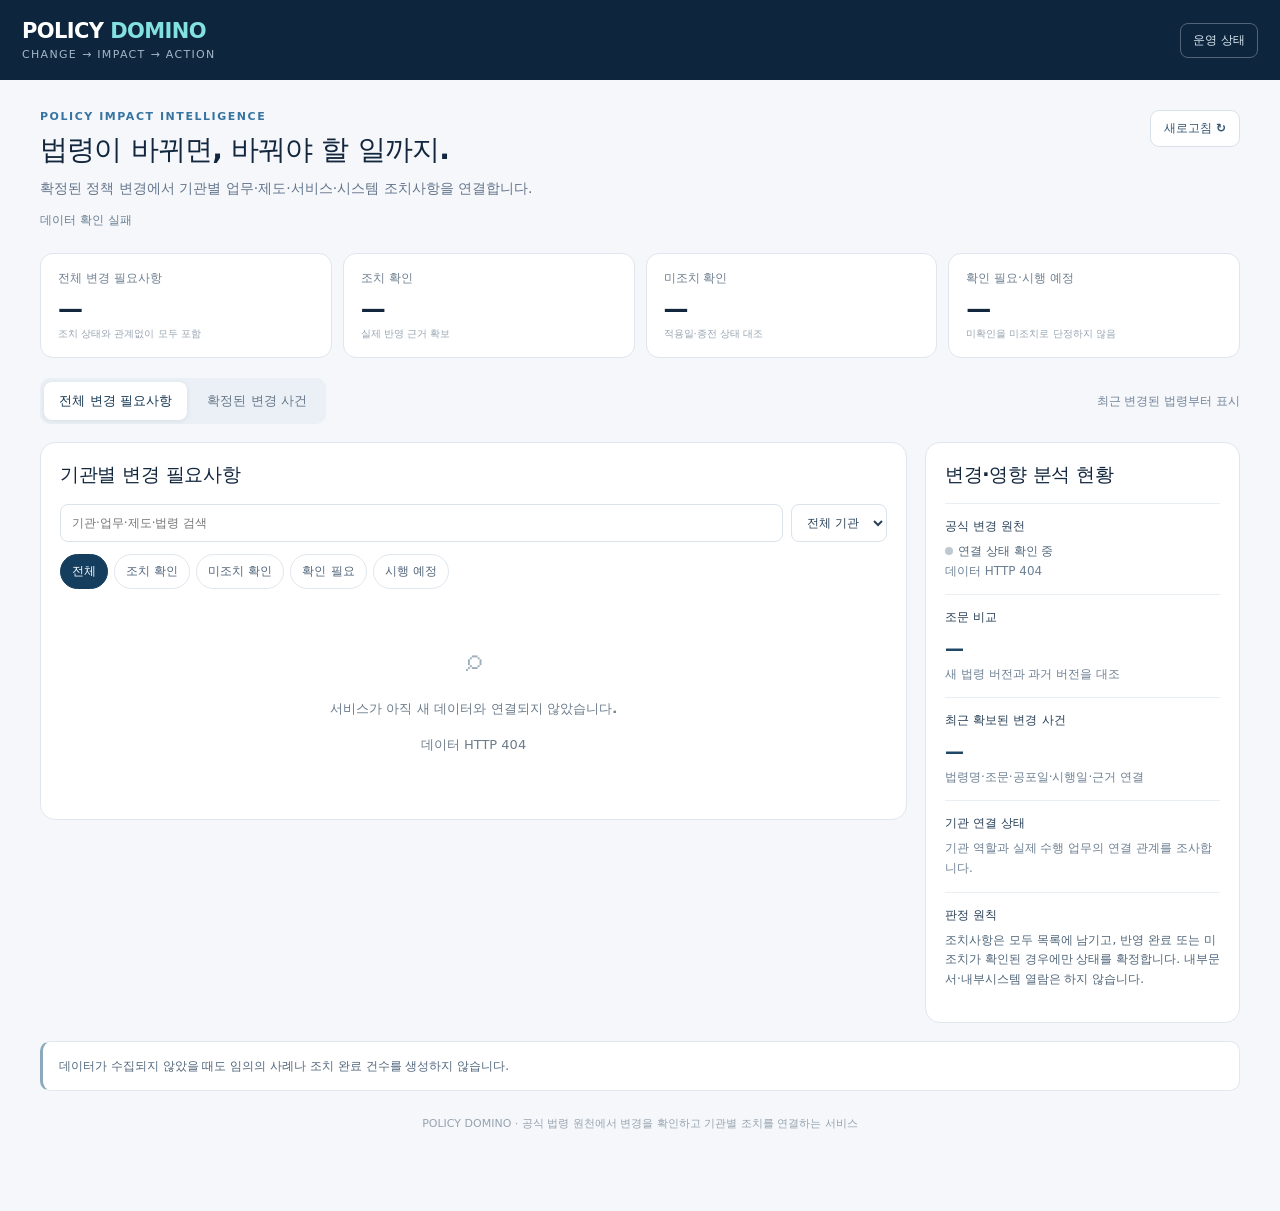
==== commit 9550c2a9: "ops: NEXT Pages deployment confirmed [skip ci]" ====
--- a/next/index.html
+++ b/next/index.html
@@ -1,135 +1,143 @@
 <!doctype html>
 <html lang="ko"><head><meta charset="utf-8"><meta name="viewport" content="width=device-width,initial-scale=1">
-<meta name="theme-color" content="#0d263c"><title>정책 도미노 | 신규·개정 정책과 기관별 조치</title>
+<meta name="theme-color" content="#0b1f33"><title>POLICY DOMINO — 변화의 다음 조치까지</title>
 <style>
-:root{font-family:"Pretendard Variable","Apple SD Gothic Neo","Noto Sans KR",system-ui,-apple-system,sans-serif;--ink:#182e43;--muted:#718293;--border:#e2e9ee;--blue:#14597b;--pale:#f5f8fa;--panel:#fff;background:var(--pale);color:var(--ink);font-size:14px}*{box-sizing:border-box}
-body{margin:0}button,input,select{font:inherit}button{cursor:pointer}a{color:#17658c;text-decoration:none}a:hover{text-decoration:underline}
-header{background:#102b43;color:#f7fbff;padding:16px max(20px,calc((100vw - 1230px)/2));display:flex;align-items:center;justify-content:space-between;gap:10px}
-.brand{font-weight:850;letter-spacing:-.5px;font-size:20px}.brand em{font-style:normal;color:#8ee1d2}.brandSub{font-size:10px;letter-spacing:.17em;color:#a4c7d2;margin-top:3px}.headright{display:flex;align-items:center;gap:10px}.tinyLink{font-size:12px;color:#c6deea;text-decoration:none;border:1px solid #547080;padding:7px 10px;border-radius:8px}
-main{max-width:1230px;margin:auto;padding:30px 20px 68px}
-.eyebrow{font-size:11px;font-weight:800;letter-spacing:.13em;color:#277899}h1{font-size:29px;letter-spacing:-.9px;margin:9px 0 7px;line-height:1.25}p{margin:0}.lead{color:var(--muted);line-height:1.6;font-size:13px}
-.intro{display:flex;justify-content:space-between;align-items:start;gap:16px;flex-wrap:wrap;margin-bottom:22px}.refresh{background:white;color:#2b5972;border:1px solid #d5e2e9;border-radius:9px;padding:10px 13px;font-size:12px;font-weight:750}
-.system{display:flex;align-items:flex-start;gap:10px;padding:12px 15px;border:1px solid #dde7ed;background:#fff;border-radius:10px;margin:18px 0 20px;color:#526c7c;font-size:12px;line-height:1.65}.system strong{color:#234861}
-.system.error{border-color:#f0d6c7;background:#fff9f4}.system.error strong{color:#9c4e2d}.system .dot{background:#439b7b;border-radius:50%;width:7px;height:7px;flex:none;margin-top:5px}.system.error .dot{background:#d58b59}
-.system a{font-weight:700;white-space:nowrap}.systemInfo{flex:1}.statusSmall{color:#7b8d9c;font-size:11px;margin-top:6px}
-.workflow{display:flex;align-items:center;gap:12px;padding:0 2px 19px;color:#6e8291;font-size:12px}.workflow .primary{font-weight:850;color:#125d7c}.workflow i{width:20px;height:1px;background:#b5c9d4;display:inline-block}
-.layout{display:grid;grid-template-columns:minmax(310px,410px) minmax(0,1fr);gap:16px;align-items:start}
-.panel{border:1px solid var(--border);border-radius:16px;background:var(--panel);min-width:0;box-shadow:0 1px 3px #16324d08}
-.listPanel{overflow:hidden}.listHeader{padding:19px 18px 12px;border-bottom:1px solid #edf1f4}.panelTitle{font-size:18px;font-weight:820;letter-spacing:-.3px}.panelIntro{font-size:12px;color:#7990a0;margin-top:5px;line-height:1.55}
-.filterbar{display:flex;gap:6px;margin-top:16px;flex-wrap:wrap}.chip{padding:7px 11px;border:1px solid #dce6ec;border-radius:99px;background:white;color:#576f81;font-size:12px;font-weight:700}.chip.active{background:#155b7e;color:white;border-color:#155b7e}.search{display:block;width:100%;margin:11px 0 4px;border:1px solid #dce6eb;background:#fff;border-radius:9px;padding:10px 12px;font-size:12px}
-.listCount{font-size:11px;color:#788e9e;margin-top:8px}.list{max-height:75vh;overflow-y:auto}
-.lawItem{border:0;border-bottom:1px solid #ebeff3;padding:18px;background:white;text-align:left;width:100%;display:block;cursor:pointer;position:relative}.lawItem:hover{background:#f6fafc}.lawItem.active{background:#edf6fa;border-left:4px solid #14769a;padding-left:14px}
-.lawTop{display:flex;justify-content:space-between;align-items:center;gap:8px}.lawType{font-size:10px;letter-spacing:-.05px;font-weight:800;color:#256984;background:#e9f3f8;padding:4px 7px;border-radius:6px}.lawType.add{color:#187361;background:#e2f5ef}.lawType.remove{color:#8a5162;background:#f8eef0}.lawDate{font-size:11px;color:#8193a2}
-.lawName{font-weight:760;font-size:14px;line-height:1.55;margin:9px 0 6px;color:#20354b;word-break:keep-all}.lawMeta{font-size:11px;color:#758a99;line-height:1.5}.lawFoot{display:flex;align-items:center;gap:5px;flex-wrap:wrap;margin-top:11px;font-size:11px;color:#326682}.mini{background:#eef3f6;border-radius:6px;padding:4px 7px;font-weight:700;color:#576d7f}
-.empty{padding:35px 18px;text-align:center;color:#667d8d;line-height:1.8;font-size:13px}.empty svg{display:block;margin:0 auto 12px;opacity:.45}
-.detailPanel{min-height:520px}.detailHeader{padding:24px 25px 18px;border-bottom:1px solid #ebeff3}.detailKicker{font-size:11px;color:#256984;font-weight:800;letter-spacing:.09em}.detailTitle{font-size:21px;letter-spacing:-.5px;line-height:1.5;margin:9px 0}.detailMeta{display:flex;align-items:center;gap:8px;flex-wrap:wrap;font-size:12px;color:#6d8293}.separator{color:#b1c1ca}
-.detailBody{padding:23px 25px 26px}.sectionHeading{font-size:15px;font-weight:830;margin:0 0 12px;color:#233c52}.sectionGap{height:24px}
-.dateGroup{display:flex;gap:8px;flex-wrap:wrap}.fact{background:#f4f8fa;border:1px solid #e5edf2;border-radius:9px;padding:11px 12px;min-width:150px;flex:1}.fact small{font-size:11px;color:#768c9b;display:block}.fact strong{font-size:13px;margin-top:5px;display:block}
-.change{border:1px solid #e4eaf0;border-radius:10px;margin-top:10px;overflow:hidden}.changeHead{background:#f7fafc;padding:9px 12px;border-bottom:1px solid #e3e9ef;font-size:12px;font-weight:760;display:flex;justify-content:space-between;gap:8px}.changePair{display:grid;grid-template-columns:1fr 1fr}.changeCol{padding:12px 13px;min-width:0}.changeCol+ .changeCol{border-left:1px solid #e5ebef}.changeCol small{color:#7a8a99;font-size:10px;font-weight:800}.changeCol p{font-size:12px;line-height:1.65;white-space:pre-wrap;overflow-wrap:anywhere;max-height:230px;overflow:auto;margin-top:7px}
-.before{background:#fffafa}.after{background:#f8fffc}.smallNote{color:#708496;font-size:12px;line-height:1.6;margin-top:10px}
-.actionSummary{display:flex;justify-content:space-between;align-items:center;gap:8px;flex-wrap:wrap;margin-bottom:12px}.actionTotal{font-size:12px;color:#5b7586}
-.statusFilters{display:flex;gap:5px;flex-wrap:wrap;margin-bottom:14px}.statusFilter{font-size:11px;font-weight:720;padding:7px 9px;background:white;border:1px solid #dde7eb;color:#557080;border-radius:8px}.statusFilter.active{background:#163e5b;color:white;border-color:#163e5b}
-.action{border:1px solid #e1e9ef;border-radius:11px;margin:9px 0;padding:14px 15px}.actionTop{display:flex;align-items:flex-start;justify-content:space-between;gap:9px}.agency{font-size:14px;font-weight:850;color:#263e52}.role{font-size:11px;color:#708697;margin-top:4px}.status{display:inline-block;border-radius:7px;padding:5px 7px;font-weight:790;font-size:10px;white-space:nowrap;background:#edf1f5;color:#5f7586}.status.done{background:#e4f6ed;color:#11834f}.status.pending{background:#fff0e7;color:#b65729}.status.upcoming{background:#e8f2fb;color:#2a709d}
-.taskTitle{font-size:12px;line-height:1.7;margin-top:12px;font-weight:800}.taskDesc{font-size:12px;color:#516d80;line-height:1.65;margin-top:5px}.evidence{background:#f6f9fb;padding:10px 11px;border-radius:7px;margin-top:10px;font-size:11px;color:#687f8e;line-height:1.6}.evidence b{color:#425b70}
-.copyMeta{margin-top:15px;font-size:11px;color:#72899a;line-height:1.7}.refLink{font-size:12px;font-weight:800;display:inline-flex;gap:6px;align-items:center;margin-top:8px}
-.back{display:none;border:0;padding:6px 0;color:#185c7d;background:transparent;font-size:12px;font-weight:800;margin-bottom:12px}
-aside .empty{padding:38px 22px}
-.foot{color:#8093a2;text-align:center;font-size:11px;padding:19px 5px}
-@media(max-width:850px){main{padding:21px 13px 45px}.layout{display:block}.listPanel{display:block}.detailPanel{display:none;margin-top:12px}.layout.detailOpen .listPanel{display:none}.layout.detailOpen .detailPanel{display:block}.back{display:block}.list{max-height:none}.detailHeader{padding:19px}.detailBody{padding:19px}.detailTitle{font-size:19px}.workflow{font-size:11px}h1{font-size:24px}.system{margin:15px 0}.changePair{grid-template-columns:1fr}.changeCol+.changeCol{border-left:0;border-top:1px solid #e5ebef}.fact{min-width:120px}.lawItem{padding:17px}.lawItem.active{padding-left:13px}}
+:root{font-family:"Pretendard","Apple SD Gothic Neo",system-ui,-apple-system,sans-serif;background:#f5f7fa;color:#12263d;font-synthesis:none}
+*{box-sizing:border-box}body{margin:0}button,input,select{font:inherit}button{cursor:pointer}
+header{background:#0d263d;color:#fff;padding:19px max(22px,calc((100vw - 1240px)/2));display:flex;justify-content:space-between;align-items:center;gap:18px}
+.brand{font-size:21px;font-weight:830;letter-spacing:-.6px}.brand em{font-style:normal;color:#83e1df}.tag{font-size:11px;color:#a4b7c7;letter-spacing:.12em;margin-top:5px}
+.headlink{color:#d9e7f1;font-size:12px;text-decoration:none;border:1px solid #526477;padding:8px 12px;border-radius:8px}
+main{max-width:1240px;margin:auto;padding:30px 20px 80px}.overline{font-size:11px;font-weight:800;color:#3774a1;letter-spacing:.14em}
+h1{font-size:28px;margin:8px 0 8px;letter-spacing:-.8px}h2{font-size:19px;margin:0;letter-spacing:-.35px}h3{font-size:15px;margin:0}.desc{font-size:14px;color:#63758b;line-height:1.65;margin:5px 0 0}
+.topline{display:flex;justify-content:space-between;align-items:flex-start;gap:14px;flex-wrap:wrap}.right{display:flex;align-items:center;gap:10px;flex-wrap:wrap}
+.ghost{border:1px solid #d8e1ea;color:#335471;background:white;border-radius:9px;padding:9px 13px;font-weight:650;font-size:12px}.ghost:hover{background:#f1f5f9}
+.sourceline{font-size:12px;color:#697f95;margin-top:12px}
+.summary{margin-top:24px;display:grid;grid-template-columns:repeat(4,minmax(0,1fr));gap:11px}
+.metric{border:1px solid #e0e6ed;background:#fff;padding:16px 17px;border-radius:13px}.metric span{font-size:12px;color:#6d7e8f;display:block}.metric strong{display:block;font-size:25px;margin-top:7px;letter-spacing:-.4px}.metric small{display:block;color:#98a4b1;font-size:10px;margin-top:4px}
+.bar{margin:20px 0 18px;display:flex;align-items:center;justify-content:space-between;gap:10px;flex-wrap:wrap}
+.sectionTabs{display:flex;gap:5px;background:#eaf0f5;border-radius:10px;padding:4px}
+.sectionTab{border:0;background:transparent;border-radius:8px;padding:10px 15px;font-weight:750;font-size:13px;color:#68788a}.sectionTab.active{background:white;color:#163752;box-shadow:0 1px 5px #23395018}
+.workspace{display:grid;grid-template-columns:minmax(0,1fr) 315px;gap:18px}
+.panel{background:white;border:1px solid #e0e6ee;border-radius:15px;padding:19px;min-width:0;align-self:start}
+.panelhead{display:flex;align-items:center;justify-content:space-between;gap:9px;flex-wrap:wrap}
+.small{font-size:12px;color:#72859b}.filterrow{display:flex;gap:8px;margin:16px 0 12px;flex-wrap:wrap}.filterrow select,.filterrow input{background:#fff;border:1px solid #dae2eb;border-radius:8px;padding:10px 11px;font-size:12px;color:#2a4158}
+.filterrow input{min-width:150px;flex:1}.filterrow select{max-width:220px}
+.toggle{display:flex;flex-wrap:wrap;gap:6px;margin:4px 0 12px}.pillbtn{border:1px solid #e1e7ee;background:#fff;color:#51657b;padding:8px 11px;border-radius:100px;font-size:12px;font-weight:700}.pillbtn.active{background:#153d5d;border-color:#153d5d;color:#fff}
+.item{border-top:1px solid #e9edf2;padding:18px 2px}.itemTop{display:flex;justify-content:space-between;gap:10px;align-items:flex-start}.itemTop>div{min-width:0}.itemTitle{font-size:15px;line-height:1.5;font-weight:780;margin:6px 0}.detail{font-size:13px;color:#43586e;line-height:1.7;margin:8px 0 4px}
+.meta{font-size:11px;color:#748598}.label{font-size:11px;display:inline-block;border-radius:7px;background:#f0f4f8;color:#4b627c;padding:4px 7px;font-weight:700}
+.status{display:inline-flex;align-items:center;gap:5px;border-radius:7px;padding:5px 7px;font-size:11px;font-weight:750;white-space:nowrap;background:#eef2f6;color:#597086}
+.status.done{background:#e5f6ee;color:#158154}.status.pending{background:#fff0e6;color:#ad4c17}.status.upcoming{background:#e8f2ff;color:#2b65aa}
+.status:before{content:"";height:6px;width:6px;border-radius:100%;background:currentColor}
+.rowend{display:flex;justify-content:space-between;align-items:center;gap:8px;margin-top:10px;flex-wrap:wrap}
+.detailButton{font-size:12px;color:#1d6a9c;background:transparent;border:0;padding:4px 0;font-weight:800}
+.detailpanel{background:#f6f9fc;border:1px solid #e2eaf0;border-radius:10px;padding:14px;margin-top:12px;display:none}
+.detailpanel.open{display:block}.detailpanel dl{display:grid;grid-template-columns:93px 1fr;gap:9px;margin:0;font-size:12px;line-height:1.6}.detailpanel dt{color:#798b9c}.detailpanel dd{margin:0;word-break:break-all}
+.diff{display:grid;grid-template-columns:1fr 1fr;gap:7px;margin:12px 0}.diff>div{background:#fff;border:1px solid #e0e8f0;border-radius:8px;padding:12px;min-width:0;overflow-wrap:anywhere}.diff small{font-weight:800;font-size:11px;color:#72869c}.diff p{font-size:12px;line-height:1.6;max-height:160px;overflow:auto;white-space:pre-wrap;margin:8px 0 0}.mark-old{border-left:3px solid #d89184!important}.mark-new{border-left:3px solid #4cae95!important}
+.muted{font-size:12px;color:#6d8093;line-height:1.65}
+a{color:#1871ac;text-decoration:none}a:hover{text-decoration:underline}
+.event{border-top:1px solid #e9edf2;padding:14px 0}.event strong{font-size:13px;line-height:1.5;display:block;margin:6px 0}.event small{font-size:11px;color:#71839a}
+.dot{height:8px;width:8px;border-radius:100%;background:#bdc8d1;display:inline-block;margin-right:5px}.dot.ok{background:#22aa81}.dot.err{background:#c97558}
+.notice{margin-top:18px;padding:14px 16px;background:#fff;border:1px solid #e2e8ed;border-left:3px solid #8caabc;border-radius:10px;font-size:12px;color:#52677d;line-height:1.7}
+.empty{text-align:center;padding:30px 12px;color:#6c7c8b;line-height:1.8;font-size:13px}.empty .large{font-size:31px;margin-bottom:10px;color:#9dafbd}
+aside .stack{margin-top:15px}.line{border-top:1px solid #e9eef2;padding:13px 0;font-size:12px;line-height:1.65;color:#50667a}
+.line b{display:block;color:#263e55;margin-bottom:5px}.sidebarNum{font-size:19px;font-weight:800;color:#1f4767;margin-top:2px}
+footer{margin-top:25px;color:#96a3b0;font-size:11px;text-align:center}
+@media(max-width:850px){main{padding:20px 13px 50px}.workspace{grid-template-columns:1fr}.summary{grid-template-columns:repeat(2,minmax(0,1fr))}h1{font-size:24px}.panel{padding:14px}.sectionTabs{width:100%;justify-content:space-around}.sectionTab{padding:9px 6px;font-size:12px}.metric{padding:14px}.metric strong{font-size:23px}}
 </style></head>
-<body>
-<header><div><div class="brand">POLICY <em>DOMINO</em></div><div class="brandSub">CHANGE → IMPACT → ACTION</div></div><div class="headright"><a class="tinyLink" href="https://github.com/dodam-heo/policy-domino/actions" target="_blank" rel="noopener">수집 상태</a></div></header>
+<body><header><div><div class="brand">POLICY <em>DOMINO</em></div><div class="tag">CHANGE → IMPACT → ACTION</div></div><a class="headlink" href="https://github.com/dodam-heo/policy-domino/actions" target="_blank" rel="noopener">운영 상태</a></header>
 <main>
-<div class="intro"><div><div class="eyebrow">법령·정책 변경 자동 분석</div><h1>신규·개정 내역</h1><p class="lead">새로 확정되거나 변경된 제도를 최신순으로 확인하세요. 선택하면 관련 기관별 변경 필요사항이 펼쳐집니다.</p></div><button class="refresh" id="reload">↻ 최신 결과 새로고침</button></div>
-<div class="system" id="system"><span class="dot"></span><div class="systemInfo"><strong id="sourceTitle">공식 데이터 상태를 확인하는 중입니다.</strong><div id="sourceDesc"></div><div class="statusSmall" id="lastChecked"></div></div></div>
-<div class="workflow"><span class="primary">① 신규·개정 변경 확인</span><i></i><span>② 변경 내용 비교</span><i></i><span>③ 기관별 조치 전체 확인</span></div>
-<div class="layout" id="layout">
-<section class="panel listPanel" aria-label="최신 정책 변경 목록">
-<div class="listHeader"><div class="panelTitle">확정된 변경 사건</div><div class="panelIntro">게시글 등록일이 아니라 공식 공포·확정일 기준 최신순</div>
-<div class="filterbar"><button class="chip active" data-law="all">전체</button><button class="chip" data-law="new">신규</button><button class="chip" data-law="amended">개정</button><button class="chip" data-law="abolished">폐지</button></div>
-<input class="search" id="q" aria-label="법령·정책 검색" placeholder="법령명·정책명·소관기관 검색"><div class="listCount" id="listCount"></div></div>
-<div class="list" id="lawList"><div class="empty">공식 변경내역을 불러오는 중입니다.</div></div>
+<div class="topline"><div><div class="overline">POLICY IMPACT INTELLIGENCE</div><h1>법령이 바뀌면, 바꿔야 할 일까지.</h1><p class="desc">확정된 정책 변경에서 기관별 업무·제도·서비스·시스템 조치사항을 연결합니다.</p><div class="sourceline" id="last">데이터를 확인하고 있습니다.</div></div><div class="right"><button class="ghost" id="reload">새로고침 ↻</button></div></div>
+<section class="summary">
+<div class="metric"><span>전체 변경 필요사항</span><strong id="nAll">—</strong><small>조치 상태와 관계없이 모두 포함</small></div>
+<div class="metric"><span>조치 확인</span><strong id="nDone">—</strong><small>실제 반영 근거 확보</small></div>
+<div class="metric"><span>미조치 확인</span><strong id="nPending">—</strong><small>적용일·종전 상태 대조</small></div>
+<div class="metric"><span>확인 필요·시행 예정</span><strong id="nUnknown">—</strong><small>미확인을 미조치로 단정하지 않음</small></div>
 </section>
-<section class="panel detailPanel" id="detailPanel" aria-label="선택한 법령 변경과 기관별 조치">
-<div id="detail"><div class="empty">왼쪽에서 변경된 법령·정책을 선택하면 해당 변경과 연결된 기관별 조치사항을 확인할 수 있어요.</div></div>
-</section></div>
-<div class="foot">정책 도미노 · 공식 변경 근거가 없는 항목이나 확인되지 않은 조치 여부는 임의로 표시하지 않습니다.</div>
+<div class="bar"><div class="sectionTabs"><button class="sectionTab active" data-section="actions">전체 변경 필요사항</button><button class="sectionTab" data-section="events">확정된 변경 사건</button></div><div class="small" id="ordering">최근 변경된 법령부터 표시</div></div>
+<div class="workspace">
+<section class="panel">
+<div class="panelhead"><h2 id="sectionTitle">기관별 변경 필요사항</h2><span class="small" id="showCount"></span></div>
+<div class="filterrow"><input id="query" placeholder="기관·업무·제도·법령 검색" aria-label="목록에서 검색"><select id="agency" aria-label="기관 선택"><option value="">전체 기관</option></select></div>
+<div class="toggle" id="actionFilters"><button class="pillbtn active" data-filter="all">전체</button><button class="pillbtn" data-filter="조치 확인">조치 확인</button><button class="pillbtn" data-filter="미조치 확인">미조치 확인</button><button class="pillbtn" data-filter="반영 확인 필요">확인 필요</button><button class="pillbtn" data-filter="시행 예정">시행 예정</button></div>
+<div id="items"><div class="empty">데이터 확인 중입니다.</div></div>
+</section>
+<aside class="panel">
+<h2>변경·영향 분석 현황</h2>
+<div class="stack">
+<div class="line"><b>공식 변경 원천</b><span id="sourceState"><span class="dot"></span>연결 상태 확인 중</span><div class="muted" id="sourceError"></div></div>
+<div class="line"><b>조문 비교</b><div id="compared" class="sidebarNum">—</div><div class="muted">새 법령 버전과 과거 버전을 대조</div></div>
+<div class="line"><b>최근 확보된 변경 사건</b><div id="eventsCount" class="sidebarNum">—</div><div class="muted">법령명·조문·공포일·시행일·근거 연결</div></div>
+<div class="line"><b>기관 연결 상태</b><div id="agencyScope" class="muted">기관 역할과 실제 수행 업무의 연결 관계를 조사합니다.</div></div>
+<div class="line"><b>판정 원칙</b>조치사항은 모두 목록에 남기고, 반영 완료 또는 미조치가 확인된 경우에만 상태를 확정합니다. 내부문서·내부시스템 열람은 하지 않습니다.</div>
+</div>
+</aside>
+</div>
+<div class="notice" id="note">데이터가 수집되지 않았을 때도 임의의 사례나 조치 완료 건수를 생성하지 않습니다.</div>
+<footer>POLICY DOMINO · 공식 법령 원천에서 변경을 확인하고 기관별 조치를 연결하는 서비스</footer>
 </main>
 <script>
 const $=id=>document.getElementById(id);
-const esc=x=>String(x??"").replace(/[&<>"']/g,c=>({"&":"&amp;","<":"&lt;",">":"&gt;",'"':"&quot;","'":"&#39;"}[c]));
-function validUrl(raw){try{const u=new URL(raw);return ["https:","http:"].includes(u.protocol)?esc(u.href):"#"}catch(e){return "#"}}
-function fmtDate(s){if(!s)return "미확인";if(/^\d{4}-\d{2}-\d{2}$/.test(s))return s.replaceAll("-",". ");let d=new Date(s);return Number.isNaN(d.getTime())?esc(s):new Intl.DateTimeFormat("ko-KR",{timeZone:"Asia/Seoul",year:"numeric",month:"2-digit",day:"2-digit"}).format(d)}
-function typeOf(e){let s=e.revision||e.change_type||e.type||"";return /폐지/.test(s)?"abolished":/제정|신설/.test(s)&&!/개정/.test(s)?"new":"amended"}
-function typeLabel(e){let k=typeOf(e);return k==="new"?"신규":k==="abolished"?"폐지":"개정"}
-function typeClass(e){return typeOf(e)==="new"?"add":typeOf(e)==="abolished"?"remove":""}
-function sorted(events){return [...events].sort((a,b)=>(b.promulgated_at||b.change_date||"").localeCompare(a.promulgated_at||a.change_date||""))}
-function matchingActions(event){return (DATA.actions||[]).filter(a=>a.event_id===event.event_id)}
-let DATA={events:[],actions:[],health:{}},selectedId=null,filter="all",actionFilter="all";
-function filteredEvents(){const q=$("q").value.trim().toLowerCase();return sorted(DATA.events||[]).filter(e=>(filter==="all"||typeOf(e)===filter)&&(!q||[e.title,e.ministry,e.law_type,e.revision].some(v=>String(v||"").toLowerCase().includes(q))))}
-function getEvent(){return (DATA.events||[]).find(e=>e.event_id===selectedId)||null}
-function showEmpty(title,body){return '<div class="empty"><svg width="35" height="35" viewBox="0 0 24 24" fill="none" stroke="currentColor" stroke-width="1.4" aria-hidden="true"><path d="M3 4h18v16H3z"/><path d="M7 8h10M7 12h10M7 16h6"/></svg><b>'+esc(title)+'</b><p style="margin-top:8px">'+esc(body)+'</p></div>'}
-function eventRow(e){
-const num=matchingActions(e).length,hasDiff=e.article_differences?.length||0,chosen=selectedId===e.event_id;
-return '<button type="button" class="lawItem'+(chosen?' active':'')+'" data-event="'+esc(e.event_id)+'" aria-selected="'+chosen+'"><div class="lawTop"><span class="lawType '+typeClass(e)+'">'+typeLabel(e)+'</span><span class="lawDate">공포·확정 '+fmtDate(e.promulgated_at||e.change_date)+'</span></div><div class="lawName">'+esc(e.title||"이름 미확인")+'</div><div class="lawMeta">'+esc(e.ministry||"소관기관 미확인")+' · '+esc(e.law_type||"정책·법령")+'</div><div class="lawFoot">'+(num?'<span class="mini">기관별 검토 '+num+'건</span>':'<span class="mini">기관별 영향 분석 대기</span>')+'<span>'+(hasDiff?'변경 조문 '+hasDiff+'개 · ':'')+'조치사항 보기 ›</span></div></button>'
+const esc=s=>String(s==null?"":s).replace(/[&<>"']/g,c=>({"&":"&amp;","<":"&lt;",">":"&gt;",'"':"&quot;","'":"&#39;"}[c]));
+const url=s=>{try{let u=new URL(s);return /^https?:$/.test(u.protocol)?esc(u.href):"#"}catch(e){return "#"}};
+const nice=s=>{if(!s)return "미확인";let d=new Date(s);if(isNaN(d.getTime()))return esc(s);return d.toLocaleString("ko-KR",{timeZone:"Asia/Seoul",year:"numeric",month:"2-digit",day:"2-digit"})};
+let data={schema:"",actions:[],events:[],health:{}},section="actions",filter="all";
+function currentActions(){let list=(data.actions||[]).slice();list.sort((a,b)=>(b.change_date||"").localeCompare(a.change_date||""));const q=$("query").value.trim().toLowerCase(),agency=$("agency").value;return list.filter(a=>(filter==="all"||a.status===filter)&&(!agency||a.agency===agency)&&(!q||[a.law_title,a.agency,a.work,a.service,a.category,a.required_change,a.article].some(v=>String(v||"").toLowerCase().includes(q))))}
+function statusHTML(s){let cl=s==="조치 확인"?"done":s==="미조치 확인"?"pending":s==="시행 예정"?"upcoming":"";return '<span class="status '+cl+'">'+esc(s||"반영 확인 필요")+'</span>'}
+function actionCard(x){
+const key=esc(x.id);
+return '<article class="item"><div class="itemTop"><div><span class="meta">'+esc(x.agency||"기관 식별 중")+' · '+esc(x.agency_level||"")+'</span><div class="itemTitle">'+esc(x.required_change||"변경사항 검토")+'</div></div>'+statusHTML(x.status)+'</div>'+
+'<div class="detail"><b>'+esc(x.work||"업무")+'</b> · '+esc(x.category||"")+'</div><div class="meta">근거 '+esc(x.law_title||"")+' · '+esc(x.article||"")+' · 시행 '+esc(x.effective_date||"별도 확인 필요")+'</div>'+
+'<div class="rowend"><span class="label">'+esc(x.confidence||"업무 영향 검토")+'</span><button class="detailButton" data-detail="'+key+'">변경 전·후 및 근거 보기 ＋</button></div>'+
+'<div class="detailpanel" id="detail-'+key+'"><dl><dt>담당 기관</dt><dd>'+esc(x.agency||"")+' · '+esc(x.agency_role||"")+'</dd><dt>관련 업무</dt><dd>'+esc(x.work||"")+'</dd><dt>관련 제도·서비스</dt><dd>'+esc(x.service||"별도 확인")+'</dd><dt>시행일</dt><dd>'+esc(x.effective_date||"확인 필요")+'</dd><dt>상태 판단</dt><dd>'+esc(x.status_evidence||"실제 반영 여부를 확인할 근거 미확보")+'</dd></dl>'+
+'<div class="diff"><div class="mark-old"><small>변경 전 조문</small><p>'+esc(x.before||"이전 버전 확인 필요")+'</p></div><div class="mark-new"><small>변경 후 조문</small><p>'+esc(x.after||"변경 내용 확인 필요")+'</p></div></div>'+
+'<div class="muted">'+esc(x.note||"")+'</div><p><a href="'+url(x.basis)+'" target="_blank" rel="noopener">국가법령정보센터 원문 확인 ↗</a></p></div></article>';
 }
-function displayList(){
-const events=filteredEvents();
-$("listCount").textContent=(DATA.events||[]).length+"개 공식 변경 사건 중 "+events.length+"개 표시";
-$("lawList").innerHTML=events.length?events.map(eventRow).join(""):showEmpty(DATA.health?.source_status==="수집 실패"?"공식 변경내역을 가져오지 못했습니다.":"표시할 확정 변경내역이 없습니다.",DATA.health?.source_status==="수집 실패"?"원천 연결 상태를 확인해 주세요. 변경이 없다는 뜻은 아닙니다.":"검색 조건을 변경하거나 공식 수집 상태를 확인하세요.");
-$("lawList").querySelectorAll("[data-event]").forEach(b=>b.onclick=()=>choose(b.dataset.event));
+function eventCard(x){
+return '<article class="event"><small>공포 '+esc(x.promulgated_at||"미확인")+' · 시행 '+esc(x.effective_date||"미확인")+' · '+esc(x.revision||"")+'</small><strong>'+esc(x.title||"")+'</strong>'+
+'<div class="muted">'+esc(x.ministry||"소관부처 확인 필요")+' · '+esc(x.law_type||"")+' · '+esc(x.comparison_status||"조문 대조 중")+' · 변경 조문 '+(x.change_count||0)+'개</div>'+
+'<a href="'+url(x.url)+'" target="_blank" rel="noopener">공식 법령 원문 ↗</a></article>'
 }
-function badgeStatus(s){let cls=s==="조치 확인"?"done":s==="미조치 확인"?"pending":s==="시행 예정"?"upcoming":"";return '<span class="status '+cls+'">'+esc(s||"반영 확인 필요")+'</span>'}
-function actionCard(a){
-return '<div class="action"><div class="actionTop"><div><div class="agency">'+esc(a.agency||"기관 확인 필요")+'</div><div class="role">'+esc(a.agency_role||a.agency_level||"")+'</div></div>'+badgeStatus(a.status)+'</div><div class="taskTitle">'+esc(a.work||a.category||"업무 조치")+'</div><div class="taskDesc">'+esc(a.required_change||"검토 사항을 확인할 수 없습니다.")+'</div><div class="evidence"><b>대상 범위:</b> '+esc(a.service||"개별 서비스 확인 필요")+'<br><b>근거:</b> '+esc(a.article||"조문 미확인")+' · '+esc(a.agency_basis||"기관 관계 검증 필요")+'<br><b>반영 증거:</b> '+esc(a.status_evidence||"미확인")+'</div></div>'
+function draw(){
+const box=$("items");const q=$("query").value.trim().toLowerCase();const agency=$("agency").value;
+if(section==="actions"){
+ const list=currentActions();
+ $("sectionTitle").textContent="기관별 변경 필요사항";
+ $("showCount").textContent=list.length+"건 표시";
+ $("actionFilters").hidden=false;
+ box.innerHTML=list.length?list.map(actionCard).join(""):emptyMessage("기관별 변경 필요사항이 아직 확인되지 않았습니다.",(data.health||{}).source_status==="정상"?"현재 수집된 법령의 변경 전·후 조문과 수행기관 관계를 조사 중입니다. 조사 미완료는 조치 불필요가 아닙니다.":"공식 법령 데이터 연결에 문제가 있어 영향 분석을 확정할 수 없습니다.");
+}else{
+ $("sectionTitle").textContent="실제 확정된 법령 변경";
+ $("actionFilters").hidden=true;
+ let list=(data.events||[]).filter(x=>(!q||[x.title,x.ministry,x.law_type].some(v=>String(v||"").toLowerCase().includes(q)))&&(!agency||x.ministry===agency));
+ $("showCount").textContent=list.length+"건 표시";
+ box.innerHTML=list.length?list.map(eventCard).join(""):emptyMessage("공식 법령 변경 기록을 아직 확보하지 못했습니다.","게시물 등록을 법령 변경 사건으로 대체해 표시하지 않습니다.");
 }
-function differences(e){
-const ds=e.article_differences||[];
-if(!ds.length)return '<p class="smallNote">공식 공포 정보는 확인됐지만 종전·변경 조문의 실제 비교가 아직 완료되지 않았습니다. 변경 전후 내용을 추측해 채우지 않습니다.</p>';
-return ds.map(d=>'<div class="change"><div class="changeHead"><span>'+esc(d.article||"변경 조문")+' '+esc(d.title||"")+'</span><span>'+esc(d.type||"변경")+'</span></div><div class="changePair"><div class="changeCol before"><small>변경 전</small><p>'+esc(d.before||"해당 조문 없음")+'</p></div><div class="changeCol after"><small>변경 후</small><p>'+esc(d.after||"해당 조문 삭제")+'</p></div></div></div>').join("")
+box.querySelectorAll("[data-detail]").forEach(b=>b.onclick=()=>{const panel=$("detail-"+b.dataset.detail);if(panel)panel.classList.toggle("open")});
 }
-function detailHTML(e){
-const all=matchingActions(e),current=all.filter(a=>actionFilter==="all"||a.status===actionFilter),countDone=all.filter(a=>a.status==="조치 확인").length,countNot=all.filter(a=>a.status==="미조치 확인").length;
-return '<div class="detailHeader"><button type="button" class="back" id="back">← 신규·개정 목록으로</button><div class="detailKicker">'+typeLabel(e)+' · '+esc(e.law_type||"법령·제도")+'</div><h2 class="detailTitle">'+esc(e.title||"변경 사건")+'</h2><div class="detailMeta"><span>'+esc(e.ministry||"소관기관 확인 필요")+'</span><span class="separator">·</span><span>공포·확정 '+fmtDate(e.promulgated_at||e.change_date)+'</span></div></div>'+
-'<div class="detailBody"><div class="dateGroup"><div class="fact"><small>시행일</small><strong>'+fmtDate(e.effective_date)+'</strong></div><div class="fact"><small>제·개정 구분</small><strong>'+esc(e.revision||e.change_type||"변경")+'</strong></div><div class="fact"><small>기관별 조치사항</small><strong>'+all.length+'건</strong></div></div>'+
-'<div class="sectionGap"></div><h3 class="sectionHeading">무엇이 바뀌었나</h3>'+differences(e)+'<a class="refLink" target="_blank" rel="noopener" href="'+validUrl(e.url)+'">공식 법령·정책 근거 보기 ↗</a>'+
-'<div class="sectionGap"></div><div class="actionSummary"><h3 class="sectionHeading" style="margin:0">기관별 변경 필요사항</h3><div class="actionTotal">전체 '+all.length+'건 · 조치 확인 '+countDone+' · 미조치 확인 '+countNot+'</div></div>'+
-'<div class="statusFilters"><button class="statusFilter '+(actionFilter==="all"?"active":"")+'" data-status="all">전체 '+all.length+'</button>'+["조치 확인","미조치 확인","반영 확인 필요","시행 예정"].map(s=>'<button class="statusFilter '+(actionFilter===s?"active":"")+'" data-status="'+esc(s)+'">'+esc(s)+' '+all.filter(a=>a.status===s).length+'</button>').join("")+'</div>'+
-(current.length?current.map(actionCard).join(""):showEmpty(all.length?"해당 상태의 조치사항이 없습니다.":"기관별 조치사항이 아직 도출되지 않았습니다.",all.length?"다른 조치 상태를 선택하세요.":"변경된 조문과 해당 제도를 운영하는 기관·업무의 공식 관계가 확인되어야 조치사항이 생성됩니다."))+
-'<div class="copyMeta">조치 완료·미조치는 확인 근거가 있어야만 확정합니다. 내부문서나 내부 시스템을 열람하지 않습니다.</div></div>'
-}
-function renderDetail(){
-const e=getEvent();
-$("detail").innerHTML=e?detailHTML(e):showEmpty("변경 사건을 선택해 주세요.","법령·정책 변경을 선택하면 기관별로 무엇을 바꿔야 하는지 한 번에 보여줍니다.");
-const back=$("back");if(back)back.onclick=()=>{$("layout").classList.remove("detailOpen");history.replaceState(null,"",location.pathname+location.search)};
-$("detail").querySelectorAll("[data-status]").forEach(b=>b.onclick=()=>{actionFilter=b.dataset.status;renderDetail()});
-}
-function choose(id){
-selectedId=id;actionFilter="all";$("layout").classList.add("detailOpen");displayList();renderDetail();
-try{history.replaceState(null,"","#change="+encodeURIComponent(id))}catch(e){}
-if(window.innerWidth<=850)window.scrollTo({top:0,behavior:"smooth"});
-}
-function render(){
-displayList();renderDetail();
-}
+function emptyMessage(title,body){return '<div class="empty"><div class="large">⌕</div><b>'+esc(title)+'</b><p>'+esc(body)+'</p></div>'}
 async function load(){
 try{
-let response=await fetch("./data.json?v="+Date.now(),{cache:"no-store"});if(!response.ok)throw Error("HTTP "+response.status);
-let d=await response.json();if(d.schema!=="policy-domino-next-v1")throw Error("기존 데이터 형식이므로 새 변경내역과 연결되지 않았습니다.");
-DATA=d;const h=d.health||{},bad=h.source_status!=="정상";
-$("system").classList.toggle("error",bad);
-$("sourceTitle").textContent=bad?"공식 변경 데이터 연결을 확인할 수 없습니다.":"공식 변경 데이터 수집 결과";
-$("sourceDesc").innerHTML=bad?esc(h.error||"법령 변경사항을 확인할 수 없어 목록이 비어 있습니다.")+' · <a href="https://github.com/dodam-heo/policy-domino/actions" target="_blank" rel="noopener">실행 상태 확인</a>':"공식 제·개정 기록 "+(d.events||[]).length+"건 확인 · 신구조문 비교 "+(h.compared||0)+"건";
-$("lastChecked").textContent="최종 확인 "+(d.generated_at?new Date(d.generated_at).toLocaleString("ko-KR",{timeZone:"Asia/Seoul"}):"미확인");
-const fragment=decodeURIComponent((location.hash||"").replace(/^#change=/,""));
-if(fragment&&(d.events||[]).some(e=>e.event_id===fragment))selectedId=fragment;
-if(selectedId&&!(d.events||[]).some(e=>e.event_id===selectedId))selectedId=null;
-if(window.innerWidth>850&&!selectedId&&(d.events||[]).length)selectedId=sorted(d.events)[0].event_id;
-render();
-}catch(e){DATA={events:[],actions:[],health:{source_status:"수집 실패"}};$("system").classList.add("error");$("sourceTitle").textContent="새 시스템 데이터를 불러오지 못했습니다.";$("sourceDesc").textContent=e.message;render();}
+const result=await fetch("./data.json?ts="+Date.now(),{cache:"no-store"});if(!result.ok)throw Error("데이터 HTTP "+result.status);
+const next=await result.json();if(next.schema!=="policy-domino-next-v1")throw Error("새 시스템 데이터가 아직 배포되지 않았습니다.");
+data=next;let actions=data.actions||[],h=data.health||{};
+const unavailable=h.source_status!=="정상"&&actions.length===0;
+$("nAll").textContent=unavailable?"—":actions.length;
+$("nDone").textContent=unavailable?"—":actions.filter(x=>x.status==="조치 확인").length;
+$("nPending").textContent=unavailable?"—":actions.filter(x=>x.status==="미조치 확인").length;
+$("nUnknown").textContent=unavailable?"—":actions.filter(x=>["반영 확인 필요","시행 예정"].includes(x.status)).length;
+$("last").textContent="마지막 자동 분석: "+nice(data.generated_at);
+const okay=h.source_status==="정상";
+$("sourceState").innerHTML='<span class="dot '+(okay?"ok":"err")+'"></span>'+esc(okay?"공식 변경 원천 연결":h.source_status==="메타데이터만 연결"?"법령 공포목록만 연결":"공식 변경 원천 확인 필요");
+$("sourceError").textContent=h.error||"";
+$("compared").textContent=h.compared??0;$("eventsCount").textContent=(data.events||[]).length;
+$("agencyScope").textContent="기관별 조치 항목 "+actions.length+"건 · 실제 개별기관으로 연결된 범위는 근거별로 확인";
+$("note").textContent=data.disclaimer||"조치 상태는 공개 근거로 검증된 경우에만 확정합니다.";
+const list=[...new Set([...actions.map(x=>x.agency),(data.events||[]).map(x=>x.ministry)].filter(Boolean))].sort((a,b)=>a.localeCompare(b,"ko"));const old=$("agency").value;
+$("agency").innerHTML='<option value="">전체 기관</option>'+list.map(s=>'<option value="'+esc(s)+'">'+esc(s)+'</option>').join("");if(list.includes(old))$("agency").value=old;
+draw();
+}catch(e){$("last").textContent="데이터 확인 실패";$("items").innerHTML=emptyMessage("서비스가 아직 새 데이터와 연결되지 않았습니다.",e.message);$("sourceError").textContent=e.message;["nAll","nDone","nPending","nUnknown"].forEach(k=>$(k).textContent="—");}
 }
-document.querySelectorAll("[data-law]").forEach(b=>b.onclick=()=>{document.querySelectorAll("[data-law]").forEach(x=>x.classList.remove("active"));b.classList.add("active");filter=b.dataset.law;displayList()});
-$("q").oninput=displayList;$("reload").onclick=load;
-window.addEventListener("popstate",()=>{if(!location.hash){$("layout").classList.remove("detailOpen")}});
-load();
+document.querySelectorAll("[data-section]").forEach(b=>b.onclick=()=>{document.querySelectorAll("[data-section]").forEach(x=>x.classList.remove("active"));b.classList.add("active");section=b.dataset.section;$("agency").value="";draw()});
+document.querySelectorAll("[data-filter]").forEach(b=>b.onclick=()=>{document.querySelectorAll("[data-filter]").forEach(x=>x.classList.remove("active"));b.classList.add("active");filter=b.dataset.filter;draw()});
+$("query").oninput=draw;$("agency").onchange=draw;$("reload").onclick=load;load();
 </script></body></html>
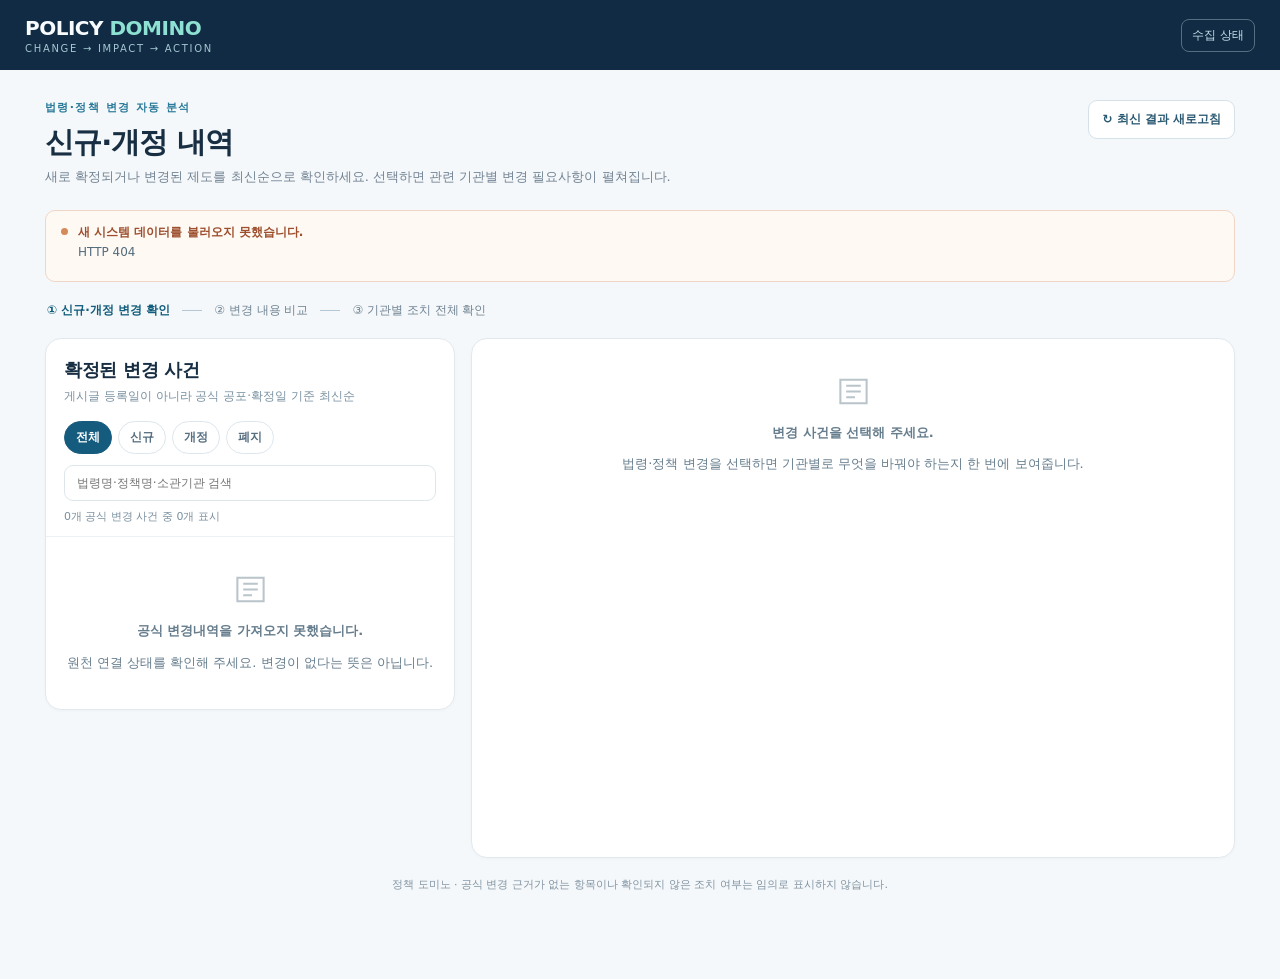
==== commit cff7e485: "data: NEXT official law comparison results [skip ci]" ====
--- a/next/index.html
+++ b/next/index.html
@@ -1,143 +1,135 @@
 <!doctype html>
 <html lang="ko"><head><meta charset="utf-8"><meta name="viewport" content="width=device-width,initial-scale=1">
-<meta name="theme-color" content="#0b1f33"><title>POLICY DOMINO — 변화의 다음 조치까지</title>
+<meta name="theme-color" content="#0d263c"><title>정책 도미노 | 신규·개정 정책과 기관별 조치</title>
 <style>
-:root{font-family:"Pretendard","Apple SD Gothic Neo",system-ui,-apple-system,sans-serif;background:#f5f7fa;color:#12263d;font-synthesis:none}
-*{box-sizing:border-box}body{margin:0}button,input,select{font:inherit}button{cursor:pointer}
-header{background:#0d263d;color:#fff;padding:19px max(22px,calc((100vw - 1240px)/2));display:flex;justify-content:space-between;align-items:center;gap:18px}
-.brand{font-size:21px;font-weight:830;letter-spacing:-.6px}.brand em{font-style:normal;color:#83e1df}.tag{font-size:11px;color:#a4b7c7;letter-spacing:.12em;margin-top:5px}
-.headlink{color:#d9e7f1;font-size:12px;text-decoration:none;border:1px solid #526477;padding:8px 12px;border-radius:8px}
-main{max-width:1240px;margin:auto;padding:30px 20px 80px}.overline{font-size:11px;font-weight:800;color:#3774a1;letter-spacing:.14em}
-h1{font-size:28px;margin:8px 0 8px;letter-spacing:-.8px}h2{font-size:19px;margin:0;letter-spacing:-.35px}h3{font-size:15px;margin:0}.desc{font-size:14px;color:#63758b;line-height:1.65;margin:5px 0 0}
-.topline{display:flex;justify-content:space-between;align-items:flex-start;gap:14px;flex-wrap:wrap}.right{display:flex;align-items:center;gap:10px;flex-wrap:wrap}
-.ghost{border:1px solid #d8e1ea;color:#335471;background:white;border-radius:9px;padding:9px 13px;font-weight:650;font-size:12px}.ghost:hover{background:#f1f5f9}
-.sourceline{font-size:12px;color:#697f95;margin-top:12px}
-.summary{margin-top:24px;display:grid;grid-template-columns:repeat(4,minmax(0,1fr));gap:11px}
-.metric{border:1px solid #e0e6ed;background:#fff;padding:16px 17px;border-radius:13px}.metric span{font-size:12px;color:#6d7e8f;display:block}.metric strong{display:block;font-size:25px;margin-top:7px;letter-spacing:-.4px}.metric small{display:block;color:#98a4b1;font-size:10px;margin-top:4px}
-.bar{margin:20px 0 18px;display:flex;align-items:center;justify-content:space-between;gap:10px;flex-wrap:wrap}
-.sectionTabs{display:flex;gap:5px;background:#eaf0f5;border-radius:10px;padding:4px}
-.sectionTab{border:0;background:transparent;border-radius:8px;padding:10px 15px;font-weight:750;font-size:13px;color:#68788a}.sectionTab.active{background:white;color:#163752;box-shadow:0 1px 5px #23395018}
-.workspace{display:grid;grid-template-columns:minmax(0,1fr) 315px;gap:18px}
-.panel{background:white;border:1px solid #e0e6ee;border-radius:15px;padding:19px;min-width:0;align-self:start}
-.panelhead{display:flex;align-items:center;justify-content:space-between;gap:9px;flex-wrap:wrap}
-.small{font-size:12px;color:#72859b}.filterrow{display:flex;gap:8px;margin:16px 0 12px;flex-wrap:wrap}.filterrow select,.filterrow input{background:#fff;border:1px solid #dae2eb;border-radius:8px;padding:10px 11px;font-size:12px;color:#2a4158}
-.filterrow input{min-width:150px;flex:1}.filterrow select{max-width:220px}
-.toggle{display:flex;flex-wrap:wrap;gap:6px;margin:4px 0 12px}.pillbtn{border:1px solid #e1e7ee;background:#fff;color:#51657b;padding:8px 11px;border-radius:100px;font-size:12px;font-weight:700}.pillbtn.active{background:#153d5d;border-color:#153d5d;color:#fff}
-.item{border-top:1px solid #e9edf2;padding:18px 2px}.itemTop{display:flex;justify-content:space-between;gap:10px;align-items:flex-start}.itemTop>div{min-width:0}.itemTitle{font-size:15px;line-height:1.5;font-weight:780;margin:6px 0}.detail{font-size:13px;color:#43586e;line-height:1.7;margin:8px 0 4px}
-.meta{font-size:11px;color:#748598}.label{font-size:11px;display:inline-block;border-radius:7px;background:#f0f4f8;color:#4b627c;padding:4px 7px;font-weight:700}
-.status{display:inline-flex;align-items:center;gap:5px;border-radius:7px;padding:5px 7px;font-size:11px;font-weight:750;white-space:nowrap;background:#eef2f6;color:#597086}
-.status.done{background:#e5f6ee;color:#158154}.status.pending{background:#fff0e6;color:#ad4c17}.status.upcoming{background:#e8f2ff;color:#2b65aa}
-.status:before{content:"";height:6px;width:6px;border-radius:100%;background:currentColor}
-.rowend{display:flex;justify-content:space-between;align-items:center;gap:8px;margin-top:10px;flex-wrap:wrap}
-.detailButton{font-size:12px;color:#1d6a9c;background:transparent;border:0;padding:4px 0;font-weight:800}
-.detailpanel{background:#f6f9fc;border:1px solid #e2eaf0;border-radius:10px;padding:14px;margin-top:12px;display:none}
-.detailpanel.open{display:block}.detailpanel dl{display:grid;grid-template-columns:93px 1fr;gap:9px;margin:0;font-size:12px;line-height:1.6}.detailpanel dt{color:#798b9c}.detailpanel dd{margin:0;word-break:break-all}
-.diff{display:grid;grid-template-columns:1fr 1fr;gap:7px;margin:12px 0}.diff>div{background:#fff;border:1px solid #e0e8f0;border-radius:8px;padding:12px;min-width:0;overflow-wrap:anywhere}.diff small{font-weight:800;font-size:11px;color:#72869c}.diff p{font-size:12px;line-height:1.6;max-height:160px;overflow:auto;white-space:pre-wrap;margin:8px 0 0}.mark-old{border-left:3px solid #d89184!important}.mark-new{border-left:3px solid #4cae95!important}
-.muted{font-size:12px;color:#6d8093;line-height:1.65}
-a{color:#1871ac;text-decoration:none}a:hover{text-decoration:underline}
-.event{border-top:1px solid #e9edf2;padding:14px 0}.event strong{font-size:13px;line-height:1.5;display:block;margin:6px 0}.event small{font-size:11px;color:#71839a}
-.dot{height:8px;width:8px;border-radius:100%;background:#bdc8d1;display:inline-block;margin-right:5px}.dot.ok{background:#22aa81}.dot.err{background:#c97558}
-.notice{margin-top:18px;padding:14px 16px;background:#fff;border:1px solid #e2e8ed;border-left:3px solid #8caabc;border-radius:10px;font-size:12px;color:#52677d;line-height:1.7}
-.empty{text-align:center;padding:30px 12px;color:#6c7c8b;line-height:1.8;font-size:13px}.empty .large{font-size:31px;margin-bottom:10px;color:#9dafbd}
-aside .stack{margin-top:15px}.line{border-top:1px solid #e9eef2;padding:13px 0;font-size:12px;line-height:1.65;color:#50667a}
-.line b{display:block;color:#263e55;margin-bottom:5px}.sidebarNum{font-size:19px;font-weight:800;color:#1f4767;margin-top:2px}
-footer{margin-top:25px;color:#96a3b0;font-size:11px;text-align:center}
-@media(max-width:850px){main{padding:20px 13px 50px}.workspace{grid-template-columns:1fr}.summary{grid-template-columns:repeat(2,minmax(0,1fr))}h1{font-size:24px}.panel{padding:14px}.sectionTabs{width:100%;justify-content:space-around}.sectionTab{padding:9px 6px;font-size:12px}.metric{padding:14px}.metric strong{font-size:23px}}
+:root{font-family:"Pretendard Variable","Apple SD Gothic Neo","Noto Sans KR",system-ui,-apple-system,sans-serif;--ink:#182e43;--muted:#718293;--border:#e2e9ee;--blue:#14597b;--pale:#f5f8fa;--panel:#fff;background:var(--pale);color:var(--ink);font-size:14px}*{box-sizing:border-box}
+body{margin:0}button,input,select{font:inherit}button{cursor:pointer}a{color:#17658c;text-decoration:none}a:hover{text-decoration:underline}
+header{background:#102b43;color:#f7fbff;padding:16px max(20px,calc((100vw - 1230px)/2));display:flex;align-items:center;justify-content:space-between;gap:10px}
+.brand{font-weight:850;letter-spacing:-.5px;font-size:20px}.brand em{font-style:normal;color:#8ee1d2}.brandSub{font-size:10px;letter-spacing:.17em;color:#a4c7d2;margin-top:3px}.headright{display:flex;align-items:center;gap:10px}.tinyLink{font-size:12px;color:#c6deea;text-decoration:none;border:1px solid #547080;padding:7px 10px;border-radius:8px}
+main{max-width:1230px;margin:auto;padding:30px 20px 68px}
+.eyebrow{font-size:11px;font-weight:800;letter-spacing:.13em;color:#277899}h1{font-size:29px;letter-spacing:-.9px;margin:9px 0 7px;line-height:1.25}p{margin:0}.lead{color:var(--muted);line-height:1.6;font-size:13px}
+.intro{display:flex;justify-content:space-between;align-items:start;gap:16px;flex-wrap:wrap;margin-bottom:22px}.refresh{background:white;color:#2b5972;border:1px solid #d5e2e9;border-radius:9px;padding:10px 13px;font-size:12px;font-weight:750}
+.system{display:flex;align-items:flex-start;gap:10px;padding:12px 15px;border:1px solid #dde7ed;background:#fff;border-radius:10px;margin:18px 0 20px;color:#526c7c;font-size:12px;line-height:1.65}.system strong{color:#234861}
+.system.error{border-color:#f0d6c7;background:#fff9f4}.system.error strong{color:#9c4e2d}.system .dot{background:#439b7b;border-radius:50%;width:7px;height:7px;flex:none;margin-top:5px}.system.error .dot{background:#d58b59}
+.system a{font-weight:700;white-space:nowrap}.systemInfo{flex:1}.statusSmall{color:#7b8d9c;font-size:11px;margin-top:6px}
+.workflow{display:flex;align-items:center;gap:12px;padding:0 2px 19px;color:#6e8291;font-size:12px}.workflow .primary{font-weight:850;color:#125d7c}.workflow i{width:20px;height:1px;background:#b5c9d4;display:inline-block}
+.layout{display:grid;grid-template-columns:minmax(310px,410px) minmax(0,1fr);gap:16px;align-items:start}
+.panel{border:1px solid var(--border);border-radius:16px;background:var(--panel);min-width:0;box-shadow:0 1px 3px #16324d08}
+.listPanel{overflow:hidden}.listHeader{padding:19px 18px 12px;border-bottom:1px solid #edf1f4}.panelTitle{font-size:18px;font-weight:820;letter-spacing:-.3px}.panelIntro{font-size:12px;color:#7990a0;margin-top:5px;line-height:1.55}
+.filterbar{display:flex;gap:6px;margin-top:16px;flex-wrap:wrap}.chip{padding:7px 11px;border:1px solid #dce6ec;border-radius:99px;background:white;color:#576f81;font-size:12px;font-weight:700}.chip.active{background:#155b7e;color:white;border-color:#155b7e}.search{display:block;width:100%;margin:11px 0 4px;border:1px solid #dce6eb;background:#fff;border-radius:9px;padding:10px 12px;font-size:12px}
+.listCount{font-size:11px;color:#788e9e;margin-top:8px}.list{max-height:75vh;overflow-y:auto}
+.lawItem{border:0;border-bottom:1px solid #ebeff3;padding:18px;background:white;text-align:left;width:100%;display:block;cursor:pointer;position:relative}.lawItem:hover{background:#f6fafc}.lawItem.active{background:#edf6fa;border-left:4px solid #14769a;padding-left:14px}
+.lawTop{display:flex;justify-content:space-between;align-items:center;gap:8px}.lawType{font-size:10px;letter-spacing:-.05px;font-weight:800;color:#256984;background:#e9f3f8;padding:4px 7px;border-radius:6px}.lawType.add{color:#187361;background:#e2f5ef}.lawType.remove{color:#8a5162;background:#f8eef0}.lawDate{font-size:11px;color:#8193a2}
+.lawName{font-weight:760;font-size:14px;line-height:1.55;margin:9px 0 6px;color:#20354b;word-break:keep-all}.lawMeta{font-size:11px;color:#758a99;line-height:1.5}.lawFoot{display:flex;align-items:center;gap:5px;flex-wrap:wrap;margin-top:11px;font-size:11px;color:#326682}.mini{background:#eef3f6;border-radius:6px;padding:4px 7px;font-weight:700;color:#576d7f}
+.empty{padding:35px 18px;text-align:center;color:#667d8d;line-height:1.8;font-size:13px}.empty svg{display:block;margin:0 auto 12px;opacity:.45}
+.detailPanel{min-height:520px}.detailHeader{padding:24px 25px 18px;border-bottom:1px solid #ebeff3}.detailKicker{font-size:11px;color:#256984;font-weight:800;letter-spacing:.09em}.detailTitle{font-size:21px;letter-spacing:-.5px;line-height:1.5;margin:9px 0}.detailMeta{display:flex;align-items:center;gap:8px;flex-wrap:wrap;font-size:12px;color:#6d8293}.separator{color:#b1c1ca}
+.detailBody{padding:23px 25px 26px}.sectionHeading{font-size:15px;font-weight:830;margin:0 0 12px;color:#233c52}.sectionGap{height:24px}
+.dateGroup{display:flex;gap:8px;flex-wrap:wrap}.fact{background:#f4f8fa;border:1px solid #e5edf2;border-radius:9px;padding:11px 12px;min-width:150px;flex:1}.fact small{font-size:11px;color:#768c9b;display:block}.fact strong{font-size:13px;margin-top:5px;display:block}
+.change{border:1px solid #e4eaf0;border-radius:10px;margin-top:10px;overflow:hidden}.changeHead{background:#f7fafc;padding:9px 12px;border-bottom:1px solid #e3e9ef;font-size:12px;font-weight:760;display:flex;justify-content:space-between;gap:8px}.changePair{display:grid;grid-template-columns:1fr 1fr}.changeCol{padding:12px 13px;min-width:0}.changeCol+ .changeCol{border-left:1px solid #e5ebef}.changeCol small{color:#7a8a99;font-size:10px;font-weight:800}.changeCol p{font-size:12px;line-height:1.65;white-space:pre-wrap;overflow-wrap:anywhere;max-height:230px;overflow:auto;margin-top:7px}
+.before{background:#fffafa}.after{background:#f8fffc}.smallNote{color:#708496;font-size:12px;line-height:1.6;margin-top:10px}
+.actionSummary{display:flex;justify-content:space-between;align-items:center;gap:8px;flex-wrap:wrap;margin-bottom:12px}.actionTotal{font-size:12px;color:#5b7586}
+.statusFilters{display:flex;gap:5px;flex-wrap:wrap;margin-bottom:14px}.statusFilter{font-size:11px;font-weight:720;padding:7px 9px;background:white;border:1px solid #dde7eb;color:#557080;border-radius:8px}.statusFilter.active{background:#163e5b;color:white;border-color:#163e5b}
+.action{border:1px solid #e1e9ef;border-radius:11px;margin:9px 0;padding:14px 15px}.actionTop{display:flex;align-items:flex-start;justify-content:space-between;gap:9px}.agency{font-size:14px;font-weight:850;color:#263e52}.role{font-size:11px;color:#708697;margin-top:4px}.status{display:inline-block;border-radius:7px;padding:5px 7px;font-weight:790;font-size:10px;white-space:nowrap;background:#edf1f5;color:#5f7586}.status.done{background:#e4f6ed;color:#11834f}.status.pending{background:#fff0e7;color:#b65729}.status.upcoming{background:#e8f2fb;color:#2a709d}
+.taskTitle{font-size:12px;line-height:1.7;margin-top:12px;font-weight:800}.taskDesc{font-size:12px;color:#516d80;line-height:1.65;margin-top:5px}.evidence{background:#f6f9fb;padding:10px 11px;border-radius:7px;margin-top:10px;font-size:11px;color:#687f8e;line-height:1.6}.evidence b{color:#425b70}
+.copyMeta{margin-top:15px;font-size:11px;color:#72899a;line-height:1.7}.refLink{font-size:12px;font-weight:800;display:inline-flex;gap:6px;align-items:center;margin-top:8px}
+.back{display:none;border:0;padding:6px 0;color:#185c7d;background:transparent;font-size:12px;font-weight:800;margin-bottom:12px}
+aside .empty{padding:38px 22px}
+.foot{color:#8093a2;text-align:center;font-size:11px;padding:19px 5px}
+@media(max-width:850px){main{padding:21px 13px 45px}.layout{display:block}.listPanel{display:block}.detailPanel{display:none;margin-top:12px}.layout.detailOpen .listPanel{display:none}.layout.detailOpen .detailPanel{display:block}.back{display:block}.list{max-height:none}.detailHeader{padding:19px}.detailBody{padding:19px}.detailTitle{font-size:19px}.workflow{font-size:11px}h1{font-size:24px}.system{margin:15px 0}.changePair{grid-template-columns:1fr}.changeCol+.changeCol{border-left:0;border-top:1px solid #e5ebef}.fact{min-width:120px}.lawItem{padding:17px}.lawItem.active{padding-left:13px}}
 </style></head>
-<body><header><div><div class="brand">POLICY <em>DOMINO</em></div><div class="tag">CHANGE → IMPACT → ACTION</div></div><a class="headlink" href="https://github.com/dodam-heo/policy-domino/actions" target="_blank" rel="noopener">운영 상태</a></header>
+<body>
+<header><div><div class="brand">POLICY <em>DOMINO</em></div><div class="brandSub">CHANGE → IMPACT → ACTION</div></div><div class="headright"><a class="tinyLink" href="https://github.com/dodam-heo/policy-domino/actions" target="_blank" rel="noopener">수집 상태</a></div></header>
 <main>
-<div class="topline"><div><div class="overline">POLICY IMPACT INTELLIGENCE</div><h1>법령이 바뀌면, 바꿔야 할 일까지.</h1><p class="desc">확정된 정책 변경에서 기관별 업무·제도·서비스·시스템 조치사항을 연결합니다.</p><div class="sourceline" id="last">데이터를 확인하고 있습니다.</div></div><div class="right"><button class="ghost" id="reload">새로고침 ↻</button></div></div>
-<section class="summary">
-<div class="metric"><span>전체 변경 필요사항</span><strong id="nAll">—</strong><small>조치 상태와 관계없이 모두 포함</small></div>
-<div class="metric"><span>조치 확인</span><strong id="nDone">—</strong><small>실제 반영 근거 확보</small></div>
-<div class="metric"><span>미조치 확인</span><strong id="nPending">—</strong><small>적용일·종전 상태 대조</small></div>
-<div class="metric"><span>확인 필요·시행 예정</span><strong id="nUnknown">—</strong><small>미확인을 미조치로 단정하지 않음</small></div>
+<div class="intro"><div><div class="eyebrow">법령·정책 변경 자동 분석</div><h1>신규·개정 내역</h1><p class="lead">새로 확정되거나 변경된 제도를 최신순으로 확인하세요. 선택하면 관련 기관별 변경 필요사항이 펼쳐집니다.</p></div><button class="refresh" id="reload">↻ 최신 결과 새로고침</button></div>
+<div class="system" id="system"><span class="dot"></span><div class="systemInfo"><strong id="sourceTitle">공식 데이터 상태를 확인하는 중입니다.</strong><div id="sourceDesc"></div><div class="statusSmall" id="lastChecked"></div></div></div>
+<div class="workflow"><span class="primary">① 신규·개정 변경 확인</span><i></i><span>② 변경 내용 비교</span><i></i><span>③ 기관별 조치 전체 확인</span></div>
+<div class="layout" id="layout">
+<section class="panel listPanel" aria-label="최신 정책 변경 목록">
+<div class="listHeader"><div class="panelTitle">확정된 변경 사건</div><div class="panelIntro">게시글 등록일이 아니라 공식 공포·확정일 기준 최신순</div>
+<div class="filterbar"><button class="chip active" data-law="all">전체</button><button class="chip" data-law="new">신규</button><button class="chip" data-law="amended">개정</button><button class="chip" data-law="abolished">폐지</button></div>
+<input class="search" id="q" aria-label="법령·정책 검색" placeholder="법령명·정책명·소관기관 검색"><div class="listCount" id="listCount"></div></div>
+<div class="list" id="lawList"><div class="empty">공식 변경내역을 불러오는 중입니다.</div></div>
 </section>
-<div class="bar"><div class="sectionTabs"><button class="sectionTab active" data-section="actions">전체 변경 필요사항</button><button class="sectionTab" data-section="events">확정된 변경 사건</button></div><div class="small" id="ordering">최근 변경된 법령부터 표시</div></div>
-<div class="workspace">
-<section class="panel">
-<div class="panelhead"><h2 id="sectionTitle">기관별 변경 필요사항</h2><span class="small" id="showCount"></span></div>
-<div class="filterrow"><input id="query" placeholder="기관·업무·제도·법령 검색" aria-label="목록에서 검색"><select id="agency" aria-label="기관 선택"><option value="">전체 기관</option></select></div>
-<div class="toggle" id="actionFilters"><button class="pillbtn active" data-filter="all">전체</button><button class="pillbtn" data-filter="조치 확인">조치 확인</button><button class="pillbtn" data-filter="미조치 확인">미조치 확인</button><button class="pillbtn" data-filter="반영 확인 필요">확인 필요</button><button class="pillbtn" data-filter="시행 예정">시행 예정</button></div>
-<div id="items"><div class="empty">데이터 확인 중입니다.</div></div>
-</section>
-<aside class="panel">
-<h2>변경·영향 분석 현황</h2>
-<div class="stack">
-<div class="line"><b>공식 변경 원천</b><span id="sourceState"><span class="dot"></span>연결 상태 확인 중</span><div class="muted" id="sourceError"></div></div>
-<div class="line"><b>조문 비교</b><div id="compared" class="sidebarNum">—</div><div class="muted">새 법령 버전과 과거 버전을 대조</div></div>
-<div class="line"><b>최근 확보된 변경 사건</b><div id="eventsCount" class="sidebarNum">—</div><div class="muted">법령명·조문·공포일·시행일·근거 연결</div></div>
-<div class="line"><b>기관 연결 상태</b><div id="agencyScope" class="muted">기관 역할과 실제 수행 업무의 연결 관계를 조사합니다.</div></div>
-<div class="line"><b>판정 원칙</b>조치사항은 모두 목록에 남기고, 반영 완료 또는 미조치가 확인된 경우에만 상태를 확정합니다. 내부문서·내부시스템 열람은 하지 않습니다.</div>
-</div>
-</aside>
-</div>
-<div class="notice" id="note">데이터가 수집되지 않았을 때도 임의의 사례나 조치 완료 건수를 생성하지 않습니다.</div>
-<footer>POLICY DOMINO · 공식 법령 원천에서 변경을 확인하고 기관별 조치를 연결하는 서비스</footer>
+<section class="panel detailPanel" id="detailPanel" aria-label="선택한 법령 변경과 기관별 조치">
+<div id="detail"><div class="empty">왼쪽에서 변경된 법령·정책을 선택하면 해당 변경과 연결된 기관별 조치사항을 확인할 수 있어요.</div></div>
+</section></div>
+<div class="foot">정책 도미노 · 공식 변경 근거가 없는 항목이나 확인되지 않은 조치 여부는 임의로 표시하지 않습니다.</div>
 </main>
 <script>
 const $=id=>document.getElementById(id);
-const esc=s=>String(s==null?"":s).replace(/[&<>"']/g,c=>({"&":"&amp;","<":"&lt;",">":"&gt;",'"':"&quot;","'":"&#39;"}[c]));
-const url=s=>{try{let u=new URL(s);return /^https?:$/.test(u.protocol)?esc(u.href):"#"}catch(e){return "#"}};
-const nice=s=>{if(!s)return "미확인";let d=new Date(s);if(isNaN(d.getTime()))return esc(s);return d.toLocaleString("ko-KR",{timeZone:"Asia/Seoul",year:"numeric",month:"2-digit",day:"2-digit"})};
-let data={schema:"",actions:[],events:[],health:{}},section="actions",filter="all";
-function currentActions(){let list=(data.actions||[]).slice();list.sort((a,b)=>(b.change_date||"").localeCompare(a.change_date||""));const q=$("query").value.trim().toLowerCase(),agency=$("agency").value;return list.filter(a=>(filter==="all"||a.status===filter)&&(!agency||a.agency===agency)&&(!q||[a.law_title,a.agency,a.work,a.service,a.category,a.required_change,a.article].some(v=>String(v||"").toLowerCase().includes(q))))}
-function statusHTML(s){let cl=s==="조치 확인"?"done":s==="미조치 확인"?"pending":s==="시행 예정"?"upcoming":"";return '<span class="status '+cl+'">'+esc(s||"반영 확인 필요")+'</span>'}
-function actionCard(x){
-const key=esc(x.id);
-return '<article class="item"><div class="itemTop"><div><span class="meta">'+esc(x.agency||"기관 식별 중")+' · '+esc(x.agency_level||"")+'</span><div class="itemTitle">'+esc(x.required_change||"변경사항 검토")+'</div></div>'+statusHTML(x.status)+'</div>'+
-'<div class="detail"><b>'+esc(x.work||"업무")+'</b> · '+esc(x.category||"")+'</div><div class="meta">근거 '+esc(x.law_title||"")+' · '+esc(x.article||"")+' · 시행 '+esc(x.effective_date||"별도 확인 필요")+'</div>'+
-'<div class="rowend"><span class="label">'+esc(x.confidence||"업무 영향 검토")+'</span><button class="detailButton" data-detail="'+key+'">변경 전·후 및 근거 보기 ＋</button></div>'+
-'<div class="detailpanel" id="detail-'+key+'"><dl><dt>담당 기관</dt><dd>'+esc(x.agency||"")+' · '+esc(x.agency_role||"")+'</dd><dt>관련 업무</dt><dd>'+esc(x.work||"")+'</dd><dt>관련 제도·서비스</dt><dd>'+esc(x.service||"별도 확인")+'</dd><dt>시행일</dt><dd>'+esc(x.effective_date||"확인 필요")+'</dd><dt>상태 판단</dt><dd>'+esc(x.status_evidence||"실제 반영 여부를 확인할 근거 미확보")+'</dd></dl>'+
-'<div class="diff"><div class="mark-old"><small>변경 전 조문</small><p>'+esc(x.before||"이전 버전 확인 필요")+'</p></div><div class="mark-new"><small>변경 후 조문</small><p>'+esc(x.after||"변경 내용 확인 필요")+'</p></div></div>'+
-'<div class="muted">'+esc(x.note||"")+'</div><p><a href="'+url(x.basis)+'" target="_blank" rel="noopener">국가법령정보센터 원문 확인 ↗</a></p></div></article>';
+const esc=x=>String(x??"").replace(/[&<>"']/g,c=>({"&":"&amp;","<":"&lt;",">":"&gt;",'"':"&quot;","'":"&#39;"}[c]));
+function validUrl(raw){try{const u=new URL(raw);return ["https:","http:"].includes(u.protocol)?esc(u.href):"#"}catch(e){return "#"}}
+function fmtDate(s){if(!s)return "미확인";if(/^\d{4}-\d{2}-\d{2}$/.test(s))return s.replaceAll("-",". ");let d=new Date(s);return Number.isNaN(d.getTime())?esc(s):new Intl.DateTimeFormat("ko-KR",{timeZone:"Asia/Seoul",year:"numeric",month:"2-digit",day:"2-digit"}).format(d)}
+function typeOf(e){let s=e.revision||e.change_type||e.type||"";return /폐지/.test(s)?"abolished":/제정|신설/.test(s)&&!/개정/.test(s)?"new":"amended"}
+function typeLabel(e){let k=typeOf(e);return k==="new"?"신규":k==="abolished"?"폐지":"개정"}
+function typeClass(e){return typeOf(e)==="new"?"add":typeOf(e)==="abolished"?"remove":""}
+function sorted(events){return [...events].sort((a,b)=>(b.promulgated_at||b.change_date||"").localeCompare(a.promulgated_at||a.change_date||""))}
+function matchingActions(event){return (DATA.actions||[]).filter(a=>a.event_id===event.event_id)}
+let DATA={events:[],actions:[],health:{}},selectedId=null,filter="all",actionFilter="all";
+function filteredEvents(){const q=$("q").value.trim().toLowerCase();return sorted(DATA.events||[]).filter(e=>(filter==="all"||typeOf(e)===filter)&&(!q||[e.title,e.ministry,e.law_type,e.revision].some(v=>String(v||"").toLowerCase().includes(q))))}
+function getEvent(){return (DATA.events||[]).find(e=>e.event_id===selectedId)||null}
+function showEmpty(title,body){return '<div class="empty"><svg width="35" height="35" viewBox="0 0 24 24" fill="none" stroke="currentColor" stroke-width="1.4" aria-hidden="true"><path d="M3 4h18v16H3z"/><path d="M7 8h10M7 12h10M7 16h6"/></svg><b>'+esc(title)+'</b><p style="margin-top:8px">'+esc(body)+'</p></div>'}
+function eventRow(e){
+const num=matchingActions(e).length,hasDiff=e.article_differences?.length||0,chosen=selectedId===e.event_id;
+return '<button type="button" class="lawItem'+(chosen?' active':'')+'" data-event="'+esc(e.event_id)+'" aria-selected="'+chosen+'"><div class="lawTop"><span class="lawType '+typeClass(e)+'">'+typeLabel(e)+'</span><span class="lawDate">공포·확정 '+fmtDate(e.promulgated_at||e.change_date)+'</span></div><div class="lawName">'+esc(e.title||"이름 미확인")+'</div><div class="lawMeta">'+esc(e.ministry||"소관기관 미확인")+' · '+esc(e.law_type||"정책·법령")+'</div><div class="lawFoot">'+(num?'<span class="mini">기관별 검토 '+num+'건</span>':'<span class="mini">기관별 영향 분석 대기</span>')+'<span>'+(hasDiff?'변경 조문 '+hasDiff+'개 · ':'')+'조치사항 보기 ›</span></div></button>'
 }
-function eventCard(x){
-return '<article class="event"><small>공포 '+esc(x.promulgated_at||"미확인")+' · 시행 '+esc(x.effective_date||"미확인")+' · '+esc(x.revision||"")+'</small><strong>'+esc(x.title||"")+'</strong>'+
-'<div class="muted">'+esc(x.ministry||"소관부처 확인 필요")+' · '+esc(x.law_type||"")+' · '+esc(x.comparison_status||"조문 대조 중")+' · 변경 조문 '+(x.change_count||0)+'개</div>'+
-'<a href="'+url(x.url)+'" target="_blank" rel="noopener">공식 법령 원문 ↗</a></article>'
+function displayList(){
+const events=filteredEvents();
+$("listCount").textContent=(DATA.events||[]).length+"개 공식 변경 사건 중 "+events.length+"개 표시";
+$("lawList").innerHTML=events.length?events.map(eventRow).join(""):showEmpty(DATA.health?.source_status==="수집 실패"?"공식 변경내역을 가져오지 못했습니다.":"표시할 확정 변경내역이 없습니다.",DATA.health?.source_status==="수집 실패"?"원천 연결 상태를 확인해 주세요. 변경이 없다는 뜻은 아닙니다.":"검색 조건을 변경하거나 공식 수집 상태를 확인하세요.");
+$("lawList").querySelectorAll("[data-event]").forEach(b=>b.onclick=()=>choose(b.dataset.event));
 }
-function draw(){
-const box=$("items");const q=$("query").value.trim().toLowerCase();const agency=$("agency").value;
-if(section==="actions"){
- const list=currentActions();
- $("sectionTitle").textContent="기관별 변경 필요사항";
- $("showCount").textContent=list.length+"건 표시";
- $("actionFilters").hidden=false;
- box.innerHTML=list.length?list.map(actionCard).join(""):emptyMessage("기관별 변경 필요사항이 아직 확인되지 않았습니다.",(data.health||{}).source_status==="정상"?"현재 수집된 법령의 변경 전·후 조문과 수행기관 관계를 조사 중입니다. 조사 미완료는 조치 불필요가 아닙니다.":"공식 법령 데이터 연결에 문제가 있어 영향 분석을 확정할 수 없습니다.");
-}else{
- $("sectionTitle").textContent="실제 확정된 법령 변경";
- $("actionFilters").hidden=true;
- let list=(data.events||[]).filter(x=>(!q||[x.title,x.ministry,x.law_type].some(v=>String(v||"").toLowerCase().includes(q)))&&(!agency||x.ministry===agency));
- $("showCount").textContent=list.length+"건 표시";
- box.innerHTML=list.length?list.map(eventCard).join(""):emptyMessage("공식 법령 변경 기록을 아직 확보하지 못했습니다.","게시물 등록을 법령 변경 사건으로 대체해 표시하지 않습니다.");
+function badgeStatus(s){let cls=s==="조치 확인"?"done":s==="미조치 확인"?"pending":s==="시행 예정"?"upcoming":"";return '<span class="status '+cls+'">'+esc(s||"반영 확인 필요")+'</span>'}
+function actionCard(a){
+return '<div class="action"><div class="actionTop"><div><div class="agency">'+esc(a.agency||"기관 확인 필요")+'</div><div class="role">'+esc(a.agency_role||a.agency_level||"")+'</div></div>'+badgeStatus(a.status)+'</div><div class="taskTitle">'+esc(a.work||a.category||"업무 조치")+'</div><div class="taskDesc">'+esc(a.required_change||"검토 사항을 확인할 수 없습니다.")+'</div><div class="evidence"><b>대상 범위:</b> '+esc(a.service||"개별 서비스 확인 필요")+'<br><b>근거:</b> '+esc(a.article||"조문 미확인")+' · '+esc(a.agency_basis||"기관 관계 검증 필요")+'<br><b>반영 증거:</b> '+esc(a.status_evidence||"미확인")+'</div></div>'
 }
-box.querySelectorAll("[data-detail]").forEach(b=>b.onclick=()=>{const panel=$("detail-"+b.dataset.detail);if(panel)panel.classList.toggle("open")});
+function differences(e){
+const ds=e.article_differences||[];
+if(!ds.length)return '<p class="smallNote">공식 공포 정보는 확인됐지만 종전·변경 조문의 실제 비교가 아직 완료되지 않았습니다. 변경 전후 내용을 추측해 채우지 않습니다.</p>';
+return ds.map(d=>'<div class="change"><div class="changeHead"><span>'+esc(d.article||"변경 조문")+' '+esc(d.title||"")+'</span><span>'+esc(d.type||"변경")+'</span></div><div class="changePair"><div class="changeCol before"><small>변경 전</small><p>'+esc(d.before||"해당 조문 없음")+'</p></div><div class="changeCol after"><small>변경 후</small><p>'+esc(d.after||"해당 조문 삭제")+'</p></div></div></div>').join("")
 }
-function emptyMessage(title,body){return '<div class="empty"><div class="large">⌕</div><b>'+esc(title)+'</b><p>'+esc(body)+'</p></div>'}
+function detailHTML(e){
+const all=matchingActions(e),current=all.filter(a=>actionFilter==="all"||a.status===actionFilter),countDone=all.filter(a=>a.status==="조치 확인").length,countNot=all.filter(a=>a.status==="미조치 확인").length;
+return '<div class="detailHeader"><button type="button" class="back" id="back">← 신규·개정 목록으로</button><div class="detailKicker">'+typeLabel(e)+' · '+esc(e.law_type||"법령·제도")+'</div><h2 class="detailTitle">'+esc(e.title||"변경 사건")+'</h2><div class="detailMeta"><span>'+esc(e.ministry||"소관기관 확인 필요")+'</span><span class="separator">·</span><span>공포·확정 '+fmtDate(e.promulgated_at||e.change_date)+'</span></div></div>'+
+'<div class="detailBody"><div class="dateGroup"><div class="fact"><small>시행일</small><strong>'+fmtDate(e.effective_date)+'</strong></div><div class="fact"><small>제·개정 구분</small><strong>'+esc(e.revision||e.change_type||"변경")+'</strong></div><div class="fact"><small>기관별 조치사항</small><strong>'+all.length+'건</strong></div></div>'+
+'<div class="sectionGap"></div><h3 class="sectionHeading">무엇이 바뀌었나</h3>'+differences(e)+'<a class="refLink" target="_blank" rel="noopener" href="'+validUrl(e.url)+'">공식 법령·정책 근거 보기 ↗</a>'+
+'<div class="sectionGap"></div><div class="actionSummary"><h3 class="sectionHeading" style="margin:0">기관별 변경 필요사항</h3><div class="actionTotal">전체 '+all.length+'건 · 조치 확인 '+countDone+' · 미조치 확인 '+countNot+'</div></div>'+
+'<div class="statusFilters"><button class="statusFilter '+(actionFilter==="all"?"active":"")+'" data-status="all">전체 '+all.length+'</button>'+["조치 확인","미조치 확인","반영 확인 필요","시행 예정"].map(s=>'<button class="statusFilter '+(actionFilter===s?"active":"")+'" data-status="'+esc(s)+'">'+esc(s)+' '+all.filter(a=>a.status===s).length+'</button>').join("")+'</div>'+
+(current.length?current.map(actionCard).join(""):showEmpty(all.length?"해당 상태의 조치사항이 없습니다.":"기관별 조치사항이 아직 도출되지 않았습니다.",all.length?"다른 조치 상태를 선택하세요.":"변경된 조문과 해당 제도를 운영하는 기관·업무의 공식 관계가 확인되어야 조치사항이 생성됩니다."))+
+'<div class="copyMeta">조치 완료·미조치는 확인 근거가 있어야만 확정합니다. 내부문서나 내부 시스템을 열람하지 않습니다.</div></div>'
+}
+function renderDetail(){
+const e=getEvent();
+$("detail").innerHTML=e?detailHTML(e):showEmpty("변경 사건을 선택해 주세요.","법령·정책 변경을 선택하면 기관별로 무엇을 바꿔야 하는지 한 번에 보여줍니다.");
+const back=$("back");if(back)back.onclick=()=>{$("layout").classList.remove("detailOpen");history.replaceState(null,"",location.pathname+location.search)};
+$("detail").querySelectorAll("[data-status]").forEach(b=>b.onclick=()=>{actionFilter=b.dataset.status;renderDetail()});
+}
+function choose(id){
+selectedId=id;actionFilter="all";$("layout").classList.add("detailOpen");displayList();renderDetail();
+try{history.replaceState(null,"","#change="+encodeURIComponent(id))}catch(e){}
+if(window.innerWidth<=850)window.scrollTo({top:0,behavior:"smooth"});
+}
+function render(){
+displayList();renderDetail();
+}
 async function load(){
 try{
-const result=await fetch("./data.json?ts="+Date.now(),{cache:"no-store"});if(!result.ok)throw Error("데이터 HTTP "+result.status);
-const next=await result.json();if(next.schema!=="policy-domino-next-v1")throw Error("새 시스템 데이터가 아직 배포되지 않았습니다.");
-data=next;let actions=data.actions||[],h=data.health||{};
-const unavailable=h.source_status!=="정상"&&actions.length===0;
-$("nAll").textContent=unavailable?"—":actions.length;
-$("nDone").textContent=unavailable?"—":actions.filter(x=>x.status==="조치 확인").length;
-$("nPending").textContent=unavailable?"—":actions.filter(x=>x.status==="미조치 확인").length;
-$("nUnknown").textContent=unavailable?"—":actions.filter(x=>["반영 확인 필요","시행 예정"].includes(x.status)).length;
-$("last").textContent="마지막 자동 분석: "+nice(data.generated_at);
-const okay=h.source_status==="정상";
-$("sourceState").innerHTML='<span class="dot '+(okay?"ok":"err")+'"></span>'+esc(okay?"공식 변경 원천 연결":h.source_status==="메타데이터만 연결"?"법령 공포목록만 연결":"공식 변경 원천 확인 필요");
-$("sourceError").textContent=h.error||"";
-$("compared").textContent=h.compared??0;$("eventsCount").textContent=(data.events||[]).length;
-$("agencyScope").textContent="기관별 조치 항목 "+actions.length+"건 · 실제 개별기관으로 연결된 범위는 근거별로 확인";
-$("note").textContent=data.disclaimer||"조치 상태는 공개 근거로 검증된 경우에만 확정합니다.";
-const list=[...new Set([...actions.map(x=>x.agency),(data.events||[]).map(x=>x.ministry)].filter(Boolean))].sort((a,b)=>a.localeCompare(b,"ko"));const old=$("agency").value;
-$("agency").innerHTML='<option value="">전체 기관</option>'+list.map(s=>'<option value="'+esc(s)+'">'+esc(s)+'</option>').join("");if(list.includes(old))$("agency").value=old;
-draw();
-}catch(e){$("last").textContent="데이터 확인 실패";$("items").innerHTML=emptyMessage("서비스가 아직 새 데이터와 연결되지 않았습니다.",e.message);$("sourceError").textContent=e.message;["nAll","nDone","nPending","nUnknown"].forEach(k=>$(k).textContent="—");}
+let response=await fetch("./data.json?v="+Date.now(),{cache:"no-store"});if(!response.ok)throw Error("HTTP "+response.status);
+let d=await response.json();if(d.schema!=="policy-domino-next-v1")throw Error("기존 데이터 형식이므로 새 변경내역과 연결되지 않았습니다.");
+DATA=d;const h=d.health||{},bad=h.source_status!=="정상";
+$("system").classList.toggle("error",bad);
+$("sourceTitle").textContent=bad?"공식 변경 데이터 연결을 확인할 수 없습니다.":"공식 변경 데이터 수집 결과";
+$("sourceDesc").innerHTML=bad?esc(h.error||"법령 변경사항을 확인할 수 없어 목록이 비어 있습니다.")+' · <a href="https://github.com/dodam-heo/policy-domino/actions" target="_blank" rel="noopener">실행 상태 확인</a>':"공식 제·개정 기록 "+(d.events||[]).length+"건 확인 · 신구조문 비교 "+(h.compared||0)+"건";
+$("lastChecked").textContent="최종 확인 "+(d.generated_at?new Date(d.generated_at).toLocaleString("ko-KR",{timeZone:"Asia/Seoul"}):"미확인");
+const fragment=decodeURIComponent((location.hash||"").replace(/^#change=/,""));
+if(fragment&&(d.events||[]).some(e=>e.event_id===fragment))selectedId=fragment;
+if(selectedId&&!(d.events||[]).some(e=>e.event_id===selectedId))selectedId=null;
+if(window.innerWidth>850&&!selectedId&&(d.events||[]).length)selectedId=sorted(d.events)[0].event_id;
+render();
+}catch(e){DATA={events:[],actions:[],health:{source_status:"수집 실패"}};$("system").classList.add("error");$("sourceTitle").textContent="새 시스템 데이터를 불러오지 못했습니다.";$("sourceDesc").textContent=e.message;render();}
 }
-document.querySelectorAll("[data-section]").forEach(b=>b.onclick=()=>{document.querySelectorAll("[data-section]").forEach(x=>x.classList.remove("active"));b.classList.add("active");section=b.dataset.section;$("agency").value="";draw()});
-document.querySelectorAll("[data-filter]").forEach(b=>b.onclick=()=>{document.querySelectorAll("[data-filter]").forEach(x=>x.classList.remove("active"));b.classList.add("active");filter=b.dataset.filter;draw()});
-$("query").oninput=draw;$("agency").onchange=draw;$("reload").onclick=load;load();
+document.querySelectorAll("[data-law]").forEach(b=>b.onclick=()=>{document.querySelectorAll("[data-law]").forEach(x=>x.classList.remove("active"));b.classList.add("active");filter=b.dataset.law;displayList()});
+$("q").oninput=displayList;$("reload").onclick=load;
+window.addEventListener("popstate",()=>{if(!location.hash){$("layout").classList.remove("detailOpen")}});
+load();
 </script></body></html>
